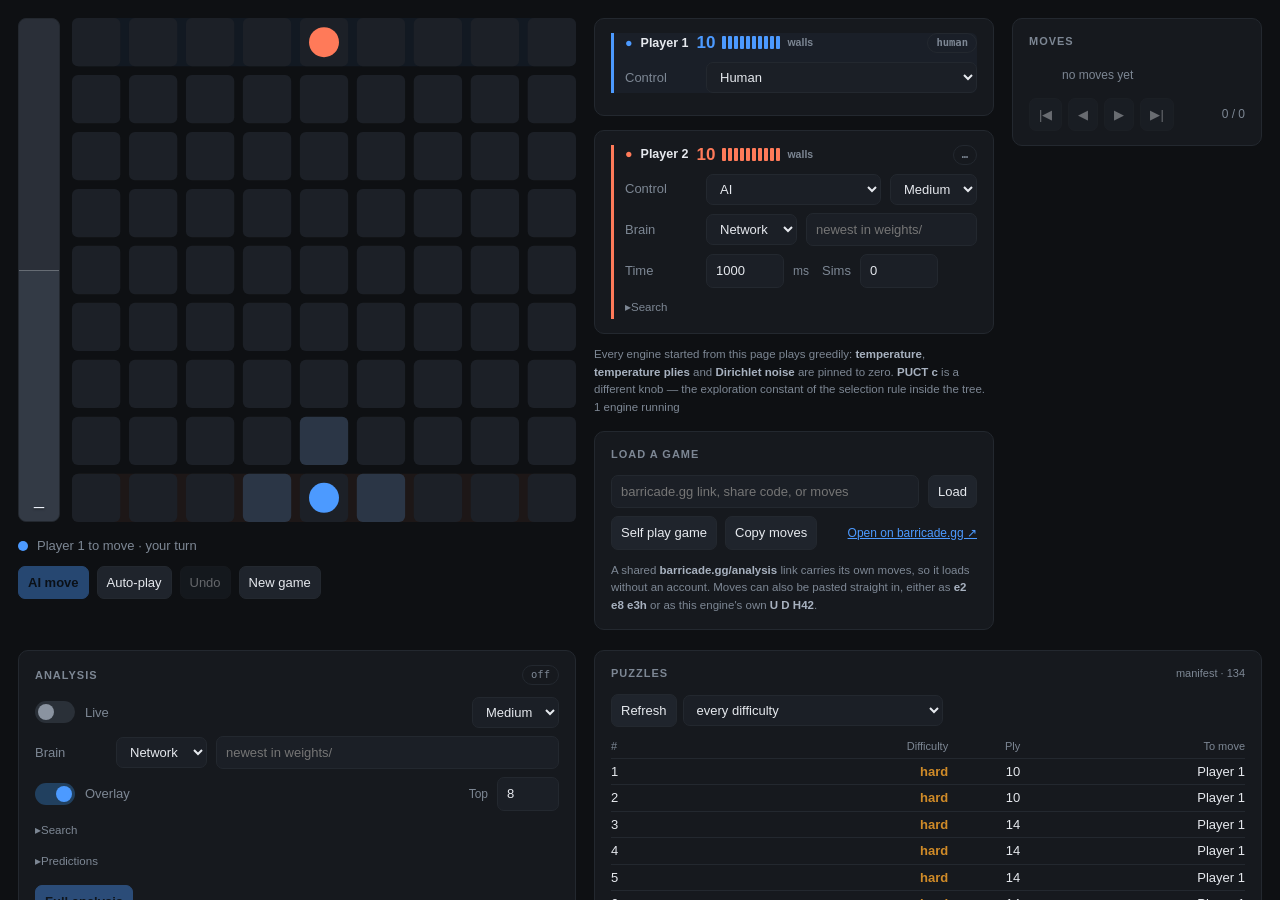
==== daedalus/index.html @ ee3a084c "daedalus: play the policy when the search gets no time, and say when webgpu is missing" ====
<!DOCTYPE html>
<html lang="en">
<head>
<meta charset="utf-8">
<meta name="viewport" content="width=device-width, initial-scale=1">
<title>Daedalus</title>
<link rel="icon" href="data:image/svg+xml,<svg xmlns='http://www.w3.org/2000/svg' viewBox='0 0 16 16'><rect width='16' height='16' rx='3' fill='%230e1013'/><rect x='3' y='3' width='4' height='4' rx='1' fill='%234c9aff'/><rect x='9' y='9' width='4' height='4' rx='1' fill='%23ff7a59'/></svg>">
<style>
  :root {
    --bg: #0e1013; --panel: #16191e; --line: #23282f; --ink: #e6e9ee; --dim: #7d8794;
    --cell: #1c2027; --cell-hi: #2b3646; --wall: #c8973f; --wall-ghost: #c8973f55;
    --p1: #4c9aff; --p2: #ff7a59; --good: #5ac489; --accent: #4c9aff;
    /* The eval bar covers the whole height of the board, so it uses deeper
       versions of the two player colours: the saturated ones shout at that size. */
    --eval1: #2f6db8; --eval2: #a8503a;
    /* the board decides the width of everything under it */
    /* Three limits, whichever bites first.
         62vh   leaves room under it for Analysis and Puzzles, the second row
         760px  stops it becoming silly on a large monitor
         100vw - 620px  keeps the two columns beside it above their minimum
       The last one is what a laptop needs: at 1366px wide the old fixed board
       demanded 814px and the columns 530px more, which is 1344 before any
       padding -- so the grid overflowed and the panels ran into each other. */
    --board: min(56vh, 760px, calc(100vw - 620px));
    /* The board plus the turn line and the buttons under it. The top grid row
       is pinned to exactly this, which is what makes the panels beside the
       board end where the board ends instead of stretching the row to fit
       whatever is in them. */
    --toprow: calc(var(--board) + 96px);
  }
  * { box-sizing: border-box; }
  body {
    margin: 0; background: var(--bg); color: var(--ink);
    font: 13px/1.5 ui-sans-serif, -apple-system, "Segoe UI", Roboto, sans-serif;
    -webkit-font-smoothing: antialiased;
  }

  /* Board and eval bar top left, the two players underneath them, everything
     to do with a whole game down the right hand side. */
  html, body { max-width: 100%; overflow-x: hidden; }
  .app {
    display: grid; gap: 18px; padding: 18px; align-items: start; justify-content: start;
    /* One screen, and nothing on it scrolls the page. The top row is exactly as
       tall as the board, so the panels beside it end where it ends; the row
       under gets whatever is left. Every panel that can overflow scrolls inside
       itself instead, which is why each carries `min-height: 0` -- without it a
       grid item refuses to shrink below its content and pushes the page long
       again. */
    height: 100vh; overflow: hidden;
    grid-template-columns:
      calc(var(--board) + 54px) minmax(300px, 1fr) minmax(180px, 250px);
    grid-template-rows: var(--toprow) minmax(0, 1fr);
    grid-template-areas: "board side moves" "under puzzles puzzles";
  }
  .board-area { grid-area: board; min-width: 0; }
  .under      { grid-area: under;   min-width: 0; min-height: 0; overflow-y: auto;
                margin-top: 14px; }
  .side       { grid-area: side;    min-width: 0; min-height: 0; overflow-y: auto;
                display: flex; flex-direction: column; gap: 14px; }
  /* The card takes the whole column from the start rather than shrinking to
     whatever moves happen to exist, so the panel does not change size under
     the reader as a game is played. The list inside it is what scrolls. */
  .movescol   { grid-area: moves;   min-width: 0; min-height: 0;
                display: flex; flex-direction: column; gap: 14px; }
  .movescol > .card { flex: 1 1 auto; min-height: 0; display: flex; flex-direction: column; }
  .movescol > .card > .moves { flex: 1 1 auto; min-height: 0; overflow-y: auto; }
  .puzzlearea { grid-area: puzzles; min-width: 0; min-height: 0; overflow-y: auto;
                margin-top: 14px; }
  /* Narrow: the far right column has nowhere to go, so it joins the middle one. */
  @media (max-width: 1250px) {
    .app { grid-template-columns: calc(var(--board) + 54px) minmax(300px, 1fr);
           grid-template-areas: "board side" "under puzzles"; }
    .movescol { display: none; }
  }
  /* Phone: one column, the page scrolls, nothing is boxed. */
  @media (max-width: 1080px) {
    .app { height: auto; overflow: visible; grid-template-columns: minmax(0, 1fr);
           grid-template-rows: none;
           grid-template-areas: "board" "side" "moves" "under" "puzzles"; }
    :root { --board: min(92vw, 560px); }
    .side, .movescol, .under, .puzzlearea { overflow: visible; max-height: none; }
    .movescol { display: flex; }
    .moves { max-height: 50vh; }
    /* Nothing may push the page sideways on a phone. The player header is
       nowrap on a desktop so "Player 2" cannot break in half; here there is no
       room for that, so it wraps and the weights chip gives up its line. */
    .slot h3 { flex-wrap: wrap; }
    .slot h3 .chip.brain { margin-left: 0; max-width: 100%; }
    .row { flex-wrap: wrap; }
    .card, .slot { min-width: 0; }
  }

  .board-row { display: flex; gap: 12px; align-items: stretch; }
  svg#board { display: block; width: var(--board); max-width: 100%; height: auto; touch-action: manipulation; }

  /* The eval bar. Player 1 fills from the bottom because that is the end of
     the board player 1 starts on, and the number sits at the leading end. */
  .eval {
    position: relative; flex: 0 0 42px; width: 42px; border-radius: 8px;
    overflow: hidden; background: var(--eval2); border: 1px solid var(--line);
  }
  .eval > i.fill {
    position: absolute; left: 0; right: 0; bottom: 0; height: 50%;
    background: var(--eval1); transition: height .3s ease;
  }
  .eval > i.mid { position: absolute; left: 0; right: 0; top: 50%; height: 1px; background: #ffffff40; }
  .eval > b {
    position: absolute; left: 0; right: 0; text-align: center; font-size: 10.5px;
    font-weight: 700; font-variant-numeric: tabular-nums; letter-spacing: -.02em;
    color: #f2f6ff; text-shadow: 0 1px 2px #00000090; transition: top .3s ease, bottom .3s ease;
  }
  .eval > b.low { bottom: 5px; top: auto; }
  .eval > b.high { top: 5px; bottom: auto; }
  .eval.idle { background: #2a2f38; }
  .eval.idle > i.fill { background: #333a45; }
  .eval.stale { opacity: .72; }

  .card { background: var(--panel); border: 1px solid var(--line); border-radius: 10px; padding: 14px 16px; }
  .card h2 {
    margin: 0 0 12px; font-size: 11px; font-weight: 600; letter-spacing: .09em;
    text-transform: uppercase; color: var(--dim); display: flex; align-items: center; gap: 10px;
  }
  .card h2 .right { margin-left: auto; text-transform: none; letter-spacing: 0; font-weight: 400; }
  .row { display: flex; align-items: center; gap: 9px; margin-bottom: 8px; }
  .row:last-child { margin-bottom: 0; }
  .row label { flex: 0 0 72px; color: var(--dim); }
  .grow { flex: 1 1 auto; min-width: 0; }

  input, select, button {
    font: inherit; color: var(--ink); background: #1b1f26;
    border: 1px solid var(--line); border-radius: 7px; padding: 6px 9px; outline: none;
  }
  input:focus, select:focus { border-color: var(--accent); }
  input[type=number] { width: 78px; }
  button { cursor: pointer; background: #1f242c; transition: background .12s, border-color .12s; }
  button:hover:not(:disabled) { background: #272d37; border-color: #39414d; }
  button:disabled { opacity: .4; cursor: default; }
  button.primary { background: var(--accent); border-color: var(--accent); color: #06121f; font-weight: 600; }
  button.primary:hover:not(:disabled) { background: #66aaff; }
  .buttons { display: flex; gap: 8px; flex-wrap: wrap; }
  .unit { color: var(--dim); font-size: 12px; }
  a { color: var(--accent); }

  /* the analysis slider */
  .switch { display: flex; align-items: center; gap: 10px; cursor: pointer; user-select: none; }
  .switch input { display: none; }
  .track {
    width: 40px; height: 22px; border-radius: 12px; background: #2a3038;
    position: relative; transition: background .18s; flex: 0 0 auto;
  }
  .track::after {
    content: ""; position: absolute; top: 3px; left: 3px; width: 16px; height: 16px;
    border-radius: 50%; background: #8a93a0; transition: transform .18s, background .18s;
  }
  .switch input:checked + .track { background: #21405f; }
  .switch input:checked + .track::after { transform: translateX(18px); background: var(--accent); }

  /* the two players, stacked at the top of the column beside the board */
  .engines { min-width: 0; }
  .engine-cards { display: grid; gap: 14px; align-items: start; grid-template-columns: 1fr; }
  .slot { border-left: 3px solid transparent; padding-left: 11px; }
  .slot.p1 { border-color: var(--p1); }
  .slot.p2 { border-color: var(--p2); }
  .slot.active { background: #1a1f28; border-radius: 0 6px 6px 0; }
  .slot h3 { margin: 0 0 9px; font-size: 12.5px; font-weight: 600; display: flex; gap: 8px;
             align-items: center; flex-wrap: nowrap; min-width: 0; }
  .slot h3 .pname { white-space: nowrap; flex: 0 0 auto; }
  .chip { font-size: 10.5px; color: var(--dim); border: 1px solid var(--line); border-radius: 20px; padding: 1px 8px; }
  .walls { display: inline-flex; align-items: center; gap: 7px; font-size: 10.5px;
           color: var(--dim); flex: 0 0 auto; white-space: nowrap; }
  .walls b { font-size: 17px; line-height: 1; font-variant-numeric: tabular-nums; }
  .walls .pips { display: inline-flex; gap: 2px; }
  .walls .pip { width: 4px; height: 13px; border-radius: 1px; background: var(--line); }
  .slot.p1 .walls b { color: var(--p1); }
  .slot.p2 .walls b { color: var(--p2); }
  .slot.p1 .walls .pip.on { background: var(--p1); }
  .slot.p2 .walls .pip.on { background: var(--p2); }
  .walls.none b { color: var(--dim); }

  /* Player one's chance over the whole game, drawn from the full analysis. */
  /* The harvest keeps appending, so this is bounded the way the move list is:
     eighty puzzles listed in full would be two thousand pixels of page. */
  #puz-listwrap { max-height: min(38vh, 380px); overflow-y: auto; margin-top: 8px; }

  .wingraph { margin-top: 12px; }
  .wingraph svg { display: block; width: 100%; height: 132px; cursor: pointer; }
  .wingraph .gtitle { display: flex; gap: 8px; align-items: baseline;
                      font-size: 11px; color: var(--dim); margin-bottom: 6px; }
  .wingraph .gtitle b { font-size: 12px; color: var(--ink); font-weight: 600; }
  .chip.live { color: var(--good); border-color: #2d4a3b; }
  /* what an engine is really thinking with, which is not the same as what the
     select next to it asks for until the load has actually gone through */
  .chip.brain { margin-left: auto; min-width: 0; overflow: hidden; text-overflow: ellipsis;
               white-space: nowrap; font-family: ui-monospace, SFMono-Regular, Menlo, monospace;
                overflow: hidden; text-overflow: ellipsis; white-space: nowrap; max-width: 60%; }
  .chip.brain.net { color: var(--good); border-color: #2d4a3b; }
  .chip.brain.bad { color: #ff7a59; border-color: #5a2f24; }

  details.more { margin: 8px 0 0; }
  details.more > summary {
    cursor: pointer; color: var(--dim); font-size: 11.5px; list-style: none;
    padding: 3px 0; user-select: none;
  }
  details.more > summary::-webkit-details-marker { display: none; }
  details.more > summary::before { content: "\25B8 "; }
  details.more[open] > summary::before { content: "\25BE "; }
  details.more > summary:hover { color: var(--ink); }
  details.more > div { padding-top: 6px; }

  .note { margin: 12px 0 0; color: var(--dim); font-size: 11.5px; line-height: 1.55; }

  /* The answer to "was I right" is the whole point of the puzzle panel, so it
     is a banner rather than a line of prose. Hidden until a move is tried. */
  .verdict { display: none; margin: 12px 0 0; padding: 14px 16px; border-radius: 10px;
             border: 1px solid; font-size: 17px; font-weight: 700; line-height: 1.35; }
  .verdict.on { display: block; }
  .verdict .mark { font-size: 21px; margin-right: 9px; vertical-align: -1px; }
  .verdict .sub { display: block; margin-top: 7px; font-size: 12.5px;
                  font-weight: 500; opacity: .85; }
  .verdict.right { background: #10301e; border-color: var(--good); color: var(--good); }
  .verdict.wrong { background: #331a17; border-color: #e5604a; color: #ff9683; }
  .verdict.told  { background: var(--cell); border-color: var(--line); color: var(--ink); }
  /* While a puzzle is open the card moves under the board, where the eye
     already is. It is the same node, so nothing about it is rebuilt. */
  .board-area > #puz-card { margin-top: 14px; }
  .note b { color: #a8b2c0; font-weight: 600; }

  /* who is on the clock, said once in words rather than left to a highlight */
  .turn { display: flex; align-items: center; gap: 9px; margin-bottom: 10px; }
  .turn .dot { width: 10px; height: 10px; border-radius: 50%; flex: 0 0 auto; background: var(--dim); }
  .turn .who { color: var(--dim); }
  .turn .who b { color: var(--ink); font-weight: 600; font-family: ui-monospace, SFMono-Regular, Menlo, monospace; }
  .turn.working .who b { color: var(--good); }
  .turn.bad .who b { color: #ff7a59; }
  .controls { margin-top: 14px; max-width: var(--board); }

  .head-row { display: flex; align-items: center; gap: 8px; margin-bottom: 5px; }
  .head-row:last-child { margin-bottom: 0; }
  .head-row > i.sw { flex: 0 0 9px; height: 9px; border-radius: 2px; background: var(--dim); }
  .head-row > span { flex: 0 0 104px; color: var(--dim); font-size: 12px; }
  .head-row > em { flex: 0 0 30px; text-align: right; font-style: normal; color: var(--dim);
                   font-variant-numeric: tabular-nums; font-size: 11.5px; }
  .head-row input[type=range] { flex: 1 1 auto; min-width: 0; }
  .head-row.on > span { color: var(--ink); }
  .head-row.off { opacity: .45; }

  .stats { display: grid; grid-template-columns: 1fr 1fr; gap: 5px 14px; color: var(--dim); }
  .stats b { color: var(--ink); font-weight: 600; float: right; font-variant-numeric: tabular-nums; }

  table { width: 100%; border-collapse: collapse; font-variant-numeric: tabular-nums; }
  th { text-align: right; font-weight: 500; color: var(--dim); font-size: 11px; padding: 3px 0; }
  th:first-child, td:first-child { text-align: left; }
  td { padding: 3px 0; border-top: 1px solid var(--line); text-align: right; }
  tr.pick td { color: var(--good); }
  td.mv { font-family: ui-monospace, SFMono-Regular, Menlo, monospace; cursor: pointer; }
  td.mv:hover { color: var(--accent); }

  .status { color: var(--dim); min-height: 18px; }
  .status.err { color: #ff7a59; }

  /* the move list of the game on the board */
  /* In a column of its own nothing sits under it, so it can be as tall as the
     board beside it without shoving anything down the page. */
  /* The column scrolls, so this does not need its own bound as well. */
  .moves { margin: 0 -4px; }
  .mrow { display: flex; align-items: stretch; gap: 4px; }
  .mrow > .num { flex: 0 0 26px; color: var(--dim); font-size: 11.5px; text-align: right;
                 padding: 3px 0; font-variant-numeric: tabular-nums; }
  /* A flex row, not a float. The annotation used to be floated right, which
     takes it out of the flow entirely: in a narrow column it simply sat on top
     of the move it belonged to. As flex items they push each other instead, and
     the move name is the one that gives. */
  .mvb {
    flex: 1 1 0; min-width: 0; display: flex; align-items: baseline; gap: 4px;
    text-align: left; background: none; border: 1px solid transparent;
    border-radius: 5px; padding: 3px 6px; font-family: ui-monospace, SFMono-Regular, Menlo, monospace;
    font-size: 12px; color: var(--ink); overflow: hidden;
  }
  .mvb > span.mv { min-width: 0; overflow: hidden; text-overflow: ellipsis; white-space: nowrap; }
  .mvb:hover:not(:disabled) { background: #232935; border-color: transparent; }
  .mvb.on { background: #2b3646; border-color: #3d4a5e; }
  .mvb.empty { visibility: hidden; }
  .mvb.start { flex: 1 1 auto; color: var(--dim); font-family: inherit; }
  .mvb > i { font-style: normal; margin-left: auto; flex: 0 0 auto; color: var(--dim);
             font-size: 10.5px; }
  .moves-nav { display: flex; align-items: center; gap: 6px; margin-top: 10px; }
  .moves-nav .unit { margin-left: auto; font-variant-numeric: tabular-nums; }
  .legend { display: flex; align-items: center; gap: 10px; margin-top: 10px; color: var(--dim); font-size: 11px; }
  .legend i { display: inline-block; width: 9px; height: 9px; border-radius: 2px; margin-right: 4px; vertical-align: -1px; }
  .scale { flex: 1 1 auto; height: 6px; border-radius: 3px; min-width: 60px;
           background: linear-gradient(90deg, hsl(140,68%,62%), hsl(70,68%,59%), hsl(0,68%,56%)); }

  .prog { height: 6px; background: #22272f; border-radius: 4px; overflow: hidden; margin: 10px 0 8px; }
  .prog > i { display: block; height: 100%; width: 0; background: var(--accent); transition: width .2s; }
  .sum { color: var(--dim); font-size: 11.5px; line-height: 1.6; }
  .sum b { color: var(--ink); font-weight: 600; font-variant-numeric: tabular-nums; }
  .sum .p1 { color: var(--p1); } .sum .p2 { color: var(--p2); }

  /* only the cells and the wall slots take clicks, everything else is paint */
  .deco { pointer-events: none; }
  .cell { fill: var(--cell); transition: fill .1s; }
  .cell.target { fill: var(--cell-hi); cursor: pointer; }
  .cell.target:hover { fill: #38455a; }
  .hit { fill: transparent; cursor: pointer; }
  .hit:hover { fill: var(--wall-ghost); }
  /* while an engine is working the board only looks inert, the handlers stay put */
  svg.thinking .cell.target { fill: var(--cell); cursor: progress; }
  svg.thinking .cell.target:hover { fill: var(--cell); }
  svg.thinking .hit { cursor: progress; }
  svg.thinking .hit:hover { fill: transparent; }
</style>
</head>
<body>
<div class="app">

  <div class="board-area">
    <div class="board-row">
      <div class="eval idle" id="eval" title="How the search rates the position on the board, for player 1 at the bottom">
        <i class="fill" id="evalfill"></i><i class="mid"></i><b id="evalnum" class="low">&mdash;</b>
      </div>
      <svg id="board" viewBox="0 0 584 584"></svg>
    </div>
    <div class="controls">
      <div class="turn" id="turnline"><i class="dot"></i><span class="who">&mdash;</span></div>
      <div class="buttons">
        <button class="primary" id="btn-play">AI move</button>
        <button id="btn-auto">Auto-play</button>
        <button id="btn-undo" title="At the end of the game this takes the last move back; anywhere else it is one step back through it">Undo</button>
        <button id="btn-new">New game</button>
      </div>
      <div class="status" id="status" style="margin-top:10px"></div>
    </div>
  </div>

  <div class="side">

  <div class="engines">
    <div class="engine-cards">

    <div class="card">
      <div class="slot p1" id="slot1">
        <h3><span style="color:var(--p1)">&#9679;</span> <span class="pname">Player 1</span> <span class="walls" id="chip1"></span>
          <span class="chip brain" id="who1" title="what this player's engine is really thinking with">&mdash;</span></h3>
        <div class="row">
          <label>Control</label>
          <select id="kind1" class="grow"><option value="human">Human</option><option value="ai">AI</option></select>
          <select id="preset1"><option value="low">Low</option><option value="medium" selected>Medium</option><option value="high">High</option><option value="custom">Custom</option></select>
        </div>
        <div class="row ai1"><label>Brain</label>
            <select id="brain1"><option value="net">Network</option><option value="heuristic">Heuristic</option></select>
          <input id="wts1" class="grow" placeholder="newest in weights/"></div>
        <div class="row ai1"><label>Time</label><input id="time1" type="number" min="10" step="50" value="1000"><span class="unit">ms</span>
          <label style="flex:0 0 auto;margin-left:4px">Sims</label><input id="sims1" type="number" min="0" step="500" value="0"></div>
        <details class="more ai1"><summary>Search</summary><div>
          <div class="row"><label>Threads</label><input id="thr1" type="number" min="1" max="64" value="2">
            <label style="flex:0 0 auto;margin-left:4px" title="The exploration constant c of the PUCT rule inside the search tree. It is not the self play temperature: at zero the search would follow its first guess and never look anywhere else.">PUCT c</label>
            <input id="expl1" type="number" min="0.25" max="10" step="0.25" value="2"></div>
          <div class="row"><label>Arena</label><select id="arena1" class="grow"></select></div>
        </div></details>
      </div>
    </div>

    <div class="card">
      <div class="slot p2" id="slot2">
        <h3><span style="color:var(--p2)">&#9679;</span> <span class="pname">Player 2</span> <span class="walls" id="chip2"></span>
          <span class="chip brain" id="who2" title="what this player's engine is really thinking with">&mdash;</span></h3>
        <div class="row">
          <label>Control</label>
          <select id="kind2" class="grow"><option value="human">Human</option><option value="ai" selected>AI</option></select>
          <select id="preset2"><option value="low">Low</option><option value="medium" selected>Medium</option><option value="high">High</option><option value="custom">Custom</option></select>
        </div>
        <div class="row ai2"><label>Brain</label>
          <select id="brain2"><option value="net">Network</option><option value="heuristic">Heuristic</option></select>
          <input id="wts2" class="grow" placeholder="newest in weights/"></div>
        <div class="row ai2"><label>Time</label><input id="time2" type="number" min="10" step="50" value="1000"><span class="unit">ms</span>
          <label style="flex:0 0 auto;margin-left:4px">Sims</label><input id="sims2" type="number" min="0" step="500" value="0"></div>
        <details class="more ai2"><summary>Search</summary><div>
          <div class="row"><label>Threads</label><input id="thr2" type="number" min="1" max="64" value="2">
            <label style="flex:0 0 auto;margin-left:4px" title="The exploration constant c of the PUCT rule inside the search tree. It is not the self play temperature: at zero the search would follow its first guess and never look anywhere else.">PUCT c</label>
            <input id="expl2" type="number" min="0.25" max="10" step="0.25" value="2"></div>
          <div class="row"><label>Arena</label><select id="arena2" class="grow"></select></div>
        </div></details>
      </div>
    </div>

    </div>
    <p class="note">Every engine started from this page
      plays greedily: <b>temperature</b>, <b>temperature plies</b> and <b>Dirichlet noise</b> are
      pinned to zero. <b>PUCT c</b> is a different knob &mdash; the exploration constant of the
      selection rule inside the tree. <span id="engine-count"></span></p>
  </div>

    <div class="card">
      <h2>Load a game <span class="right" id="load-src"></span></h2>
      <div class="row">
        <input id="load-input" class="grow" placeholder="barricade.gg link, share code, or moves">
        <button id="btn-load" style="flex:0 0 auto">Load</button>
      </div>
      <div class="buttons" style="margin-top:8px">
        <button id="btn-train" title="Takes a random game out of the newest self play file under data/ and puts it on the board, replacing the game on it">Self play game</button>
        <button id="btn-train-again" style="display:none">Another one</button>
        <button id="btn-copy" title="Copies the game on the board as moves barricade.gg reads">Copy moves</button>
        <a id="bar-link" href="https://barricade.gg/analysis" target="_blank" rel="noreferrer noopener"
           style="margin-left:auto;align-self:center;font-size:12px">Open on barricade.gg &#8599;</a>
      </div>
      <p class="note">A shared <b>barricade.gg/analysis</b> link carries its own moves, so it
        loads without an account. Moves can also be pasted straight in, either as
        <b>e2 e8 e3h</b> or as this engine's own <b>U D H42</b>.</p>
    </div>

    <div class="card" id="review-card" style="display:none">
      <h2>Self play record <span class="right" id="train-src"></span></h2>
      <div class="stats">
        <div>Result <b id="train-result">&mdash;</b></div>
        <div>Margin <b id="train-margin">&mdash;</b></div>
        <div>Played <b id="train-move">&mdash;</b></div>
        <div>Search value <b id="train-q">&mdash;</b></div>
      </div>
      <table id="train-policy" style="margin-top:12px">
        <thead><tr><th>Self play wanted</th><th>Share of visits</th></tr></thead><tbody></tbody>
      </table>
      <p class="note" id="train-note"></p>
      <div class="buttons" style="margin-top:10px">
        <button id="btn-train-exit">Close record</button>
      </div>
    </div>

  </div>


  <div class="under">

    <div class="card">
        <h2>Analysis <span class="right chip brain" id="chipA" title="what the analysis engine is really thinking with">off</span></h2>
        <div class="row">
          <label class="switch"><input type="checkbox" id="analyse"><span class="track"></span> Live</label>
          <select id="presetA" style="margin-left:auto"><option value="low">Low</option><option value="medium" selected>Medium</option><option value="high">High</option><option value="custom">Custom</option></select>
        </div>
        <div class="row"><label>Brain</label>
          <select id="brainA"><option value="net">Network</option><option value="heurisitc">Heuristic</option></select>
          <input id="wtsA" class="grow" placeholder="newest in weights/"></div>
        <div class="row">
          <label class="switch" style="flex:0 0 auto"><input type="checkbox" id="overlay" checked><span class="track"></span> Overlay</label>
          <span class="unit" style="margin-left:auto">Top</span>
          <input id="topn" type="number" min="1" max="24" value="8" style="width:62px">
        </div>
        <details class="more"><summary>Search</summary><div>
          <div class="row"><label>Threads</label><input id="thrA" type="number" min="1" max="64" value="2">
            <label style="flex:0 0 auto;margin-left:4px" title="The exploration constant c of the PUCT rule inside the search tree. It is not the self play temperature: at zero the search would follow its first guess and never look anywhere else.">PUCT c</label>
            <input id="explA" type="number" min="0.25" max="10" step="0.25" value="2"></div>
          <div class="row"><label>Arena</label><select id="arenaA" class="grow"></select></div>
          <div class="row"><label>Pass</label><input id="sliceA" type="number" min="20" max="2000" step="20" value="120"><span class="unit">ms of search at a time</span></div>
        </div></details>
        <details class="more"><summary>Predictions</summary><div>
          <div id="heads">
            <div class="head-row" data-head="walk_mover" title="How likely the network thinks each square is to be stood on by the player to move before the game ends">
              <i class="sw"></i><span>Mover's squares</span>
              <input id="head-walk_mover" type="range" min="0" max="100" value="0"><em>off</em></div>
            <div class="head-row" data-head="walk_other" title="The same for the player who is not to move">
              <i class="sw"></i><span>Rival's squares</span>
              <input id="head-walk_other" type="range" min="0" max="100" value="0"><em>off</em></div>
            <div class="head-row" data-head="wall_h" title="Where the network expects a horizontal wall to be standing when the game ends">
              <i class="sw"></i><span>Walls, flat</span>
              <input id="head-wall_h" type="range" min="0" max="100" value="0"><em>off</em></div>
            <div class="head-row" data-head="wall_v" title="Where the network expects a vertical wall to be standing when the game ends">
              <i class="sw"></i><span>Walls, upright</span>
              <input id="head-wall_v" type="range" min="0" max="100" value="0"><em>off</em></div>
          </div>
          <div class="row" style="margin-top:6px"><label>Margin</label><span id="headNote" class="unit">&mdash;</span></div>
        </div></details>
        <div class="row" style="margin-top:12px">
          <button class="primary" id="btn-full" style="flex:0 0 auto">Full analysis</button>
          <button id="btn-full-stop" style="flex:0 0 auto;display:none">Stop</button>
          <span class="unit" id="full-state" style="margin-left:auto;text-align:right"></span>
        </div>
        <div class="prog" id="full-prog" style="display:none"><i id="full-bar"></i></div>
        <div id="wingraph" class="wingraph" style="display:none"></div>
        <div class="sum" id="full-summary"></div>
        <p class="note">The whole game, one pass a position on this same engine and these same
          settings, and then every move scored by what it lost against the one before it. A pass
          is <b>Pass</b> milliseconds long, or shorter if the arena fills first.</p>
      </div>

  </div>

  <div class="movescol">

  <div class="card">
        <h2>Moves <span class="right" id="moves-count"></span></h2>
        <div class="moves" id="movelist"></div>
        <div class="moves-nav">
          <button id="nav-first" title="back to the opening">&#124;&#9664;</button>
          <button id="nav-prev" title="one ply back (left arrow)">&#9664;</button>
          <button id="nav-next" title="one ply on (right arrow)">&#9654;</button>
          <button id="nav-last" title="to the end of the game">&#9654;&#124;</button>
          <span class="unit" id="nav-ply">0 / 0</span>
        </div>
        <div class="legend" id="legend" style="display:none">
          <span><i style="background:var(--accent)"></i>engine's move</span>
          <span class="scale"></span>
          <span>lost value</span>
        </div>
      </div>

  </div>

  <div class="puzzlearea">

  <div class="card" id="puz-card">
          <h2>Puzzles <span class="right" id="puz-src"></span></h2>
    
          <div id="puz-empty" class="note" style="margin-top:8px">
            Positions where exactly one move wins and every other move loses, that a
            search with no network in it cannot find. Written by
            <b>train/puzzles.py</b> as it plays. None found yet.
            <button id="btn-puz-retry-load" style="margin-left:6px">Check again</button>
          </div>
    
          <div id="puz-index" style="display:none;margin-top:10px">
            <div class="row" style="gap:6px;flex-wrap:wrap">
              <button id="btn-puz-load" style="flex:0 0 auto" title="Read the file again: a harvest that is still running keeps adding to it">Refresh</button>
              <select id="puz-filter" style="flex:0 1 260px">
                <option value="">every difficulty</option>
                <option value="medium">medium &mdash; titanium finds it</option>
                <option value="hard">hard &mdash; titanium does not</option>
                <option value="insane">insane &mdash; nor does claustrophobia</option>
              </select>
            </div>
            <div id="puz-listwrap">
              <table id="puz-list">
                <thead><tr><th>#</th><th>Difficulty</th><th>Ply</th><th>To move</th></tr></thead>
                <tbody></tbody>
              </table>
            </div>
          </div>
    
          <div id="puz-live" style="display:none;margin-top:12px">
            <div class="stats" style="margin-bottom:10px">
              <div>Puzzle <b id="puz-n">&mdash;</b></div>
              <div>Difficulty <b id="puz-diff">&mdash;</b></div>
              <div>To move <b id="puz-side">&mdash;</b></div>
              <div>Wins <b id="puz-k">&mdash;</b></div>
            </div>
            <p class="note" id="puz-ask"></p>
            <div id="puz-verdict" class="verdict"></div>
            <div class="buttons" style="margin-top:10px">
              <button class="primary" id="btn-puz-playout" title="Hands the other side to the engine, so the position can be played out rather than only answered">Play it out</button>
              <button id="btn-puz-show">Show the answer</button>
              <button id="btn-puz-retry">Try again</button>
              <button id="btn-puz-next">Next</button>
              <button id="btn-puz-exit">Close</button>
            </div>
            <p class="note" id="puz-provenance"></p>
          </div>
        </div>

  </div>
</div>

<script src="net.js"></script>
<script src="app.js"></script>
<script>
"use strict";
const C = 56, G = 10, STEP = C + G, SIZE = 9 * C + 8 * G;
const $ = id => document.getElementById(id);
const svg = $("board");
const NS = "http://www.w3.org/2000/svg";
const SUP = location.origin;           // holds the board and starts the engines

// x grows right, y grows up, so row 0 sits at the bottom like player 1's home
const sx = x => x * STEP;
const sy = y => (8 - y) * STEP;

// One engine per AI player, plus one for analysis when it is switched on.
// describe is what that engine answers when asked what it is thinking with,
// which is the only trustworthy answer: the select below it is a request.
const roles = { p1: null, p2: null, an: null };
// What the one browser session was last told to think with. See pushBrain.
let sessionBrain = null;   // { id, url, applied, describe, weights }

let state = null, snap = null, busy = false, auto = false, pollTimer = null, tickTimer = null;

// The game on the board, held here rather than only in the engines, because the
// move list, the review and the full analysis all need the whole game while the
// engines are only ever set to the position the cursor is on.
//   moves   the action index of each move, which is what the engines are sent
//   labels  the engine's own name for it, U D H42, used to compare with a search
//   names   the same move in the notation barricade.gg and the openings file use
//   cursor  how many of those moves are on the board right now
let game = { moves: [], labels: [], names: [], cursor: 0 };
// Extras that only a self play record has: the outcome it was trained against
// and the search that produced each move. Null for every other kind of game.
let review = null;
// A finished or half finished pass over the whole game.
//   moves   the game it was computed for, so a game that has moved on is not
//           painted with colours belonging to a different one
//   evals   value of the position before ply i, for the player to move there
//   best    what the engine would have played there
//   upto    how many positions have been done
let full = null;
let fullRunning = false, fullStop = false;

// Busy is only ever a look. Nothing that decides whether a click is possible
// reads it at draw time, so a redraw that never happens cannot freeze the board.
function setBusy(value) {
  busy = value;
  svg.classList.toggle("thinking", value);
}

// Two arenas of 28 bytes a node, so a node costs 56 bytes of resident memory.
// The big sizes take a noticeable moment to allocate and touch every page.
const ARENAS = [
  [131072, "128k · 7 MB"], [262144, "256k · 14 MB"], [524288, "512k · 28 MB"],
  [1048576, "1M · 56 MB"], [2097152, "2M · 112 MB"], [4194304, "4M · 224 MB"],
  [8388608, "8M · 448 MB"], [16777216, "16M · 0.9 GB"], [33554432, "32M · 1.8 GB"],
  [67108864, "64M · 3.6 GB"], [134217728, "128M · 7.2 GB"], [268435456, "256M · 15 GB"],
];
const PRESETS = {
  low:    { time: 250,  sims: 0, threads: 1, arena: 262144,  slice: 100, exploration: 2 },
  medium: { time: 1000, sims: 0, threads: 2, arena: 1048576, slice: 120, exploration: 2 },
  high:   { time: 4000, sims: 0, threads: 4, arena: 4194304, slice: 200, exploration: 2 },
};

for (const id of ["arena1", "arena2", "arenaA"]) {
  const select = $(id);
  for (const [value, text] of ARENAS) {
    const option = document.createElement("option");
    option.value = value; option.textContent = text;
    if (value === PRESETS.medium.arena) option.selected = true;
    select.appendChild(option);
  }
}

const settings = slot => ({
  time: +$("time" + slot).value, sims: +$("sims" + slot).value,
  threads: +$("thr" + slot).value, arena: +$("arena" + slot).value,
  exploration: +$("expl" + slot).value,
});
const analysisSettings = () => ({ threads: +$("thrA").value, arena: +$("arenaA").value,
  slice: +$("sliceA").value, exploration: +$("explA").value });
const kind = slot => $("kind" + slot).value;
const over = () => state && state.outcome !== null && state.outcome !== undefined;
const roleOf = side => (side === 1 ? "p1" : "p2");
// The analysis engine answers for the position it is searching. After a move
// the next poll still carries the old one, so check before drawing it.
const freshSnap = () => !!(snap && snap.moves && snap.moves.length && state && snap.plies === state.plies);

// The wall count, as a figure plus one pip per wall still in hand. Ten pips
// read as a quantity at a glance in a way that the numeral alone does not,
// which is the whole reason this is not just text.
const WALLS_EACH = 10;
function paintWalls(box, left) {
  const n = Math.max(0, Math.min(WALLS_EACH, left | 0));
  let pips = "";
  for (let i = 0; i < WALLS_EACH; i++) pips += '<i class="pip' + (i < n ? " on" : "") + '"></i>';
  box.className = "walls" + (n === 0 ? " none" : "");
  box.innerHTML = "<b>" + n + '</b><span class="pips">' + pips + "</span>"
    + (n === 1 ? "wall" : "walls");
  box.title = n + (n === 1 ? " wall" : " walls") + " still in hand";
}

function say(text, bad) {
  $("status").textContent = text || "";
  $("status").className = "status" + (bad ? " err" : "");
}

async function post(url, path, body) {
  let res;
  try {
    res = await fetch(url + path, { method: "POST", body: body === undefined ? "" : body });
  } catch (e) {
    const err = new Error("cannot reach " + url);
    err.transport = true;      // the process is gone, not the command refused
    throw err;
  }
  if (!res.ok) {
    const err = new Error(url + " returned " + res.status);
    err.transport = true;
    throw err;
  }
  const data = await res.json();
  if (data.ok === false) throw new Error(data.error || "command failed");
  return data;
}
// The engine, wherever it is. `web/app.js` sets DAEDALUS_WASM when the module
// is on the page; without it this is the socket server, which is what the
// development build serves. Nothing else on the page knows the difference.
const WASM = () => window.DAEDALUS_WASM || null;
function wasmAnswer(reply) {
  if (reply && reply.ok === false) throw new Error(reply.error || "command failed");
  return reply;
}
const sup = cmd => {
  const web = WASM();
  if (!web) return post(SUP, "/cmd", cmd);
  // A move played by the network cannot be one call: the card is reached
  // through promises and the search has to stop in the middle to wait for it.
  // The answer is the same object `genmove` and `hint` return, so nothing above
  // here knows which of the two paths a move came out of.
  const word = cmd.trim().split(/\s+/)[0];
  // `genmove` SEARCHES BUT DOES NOT PLAY here, and that is not a detail.
  //
  // Served, the page drives four engines: one a side, one for analysis, and the
  // supervisor that holds the real game. `genmove` plays the move in the engine
  // that found it, and the broadcast afterwards plays it in the other three --
  // `except` keeps it from reaching the first one twice.
  //
  // In the browser all four are the SAME session, so `except` has nothing to
  // exclude: the move would be played by `genmove` and then again by the
  // broadcast, two plies for one move. That is the engine moving twice in a row
  // and then calling the page's next move illegal, because the board it holds
  // has run ahead of the one on screen.
  //
  // So the search stops short of playing and the broadcast does it once.
  if (word === "genmove") {
    if (web.usingNet()) {
      return web.searchMove(false, 0, netProgress).then(answer => {
        const note = netBackendNote();
        if (note && /NO WEBGPU/.test(note)) say(note, true);
        return wasmAnswer(answer);
      });
    }
    return Promise.resolve().then(() => wasmAnswer(web.cmd("hint")));
  }
  if (word === "hint" && web.usingNet()) {
    return web.searchMove(false, 0, netProgress).then(wasmAnswer);
  }
  // Same reason: the overlay's heads are on the card too.
  if (word === "heads" && web.usingNet()) {
    return web.headsNow().then(wasmAnswer);
  }
  return Promise.resolve().then(() => wasmAnswer(web.cmd(cmd)));
};

// The weight file is ninety odd megabytes and only fetched when a network is
// first asked for, so the wait is explained while it happens.
// Once the network is up, say what is actually running it. A card and a cpu
// fallback are not the same player at any time budget worth using.
function netBackendNote() {
  const web = WASM();
  if (!web || !web.netReady()) return "";
  return web.netStatus() || "";
}

function netProgress(seen, total) {
  const mb = n => (n / 1e6).toFixed(0);
  say(total ? "fetching the network… " + mb(seen) + " of " + mb(total) + " MB"
            : "fetching the network… " + mb(seen) + " MB");
}
// An engine that stops answering is forgotten, so the next attempt starts a
// fresh one instead of hammering a dead port.
async function engCmd(role, cmd) {
  if (WASM()) return sup(cmd);          // one session answers for every seat
  const engine = roles[role];
  if (!engine) throw new Error("no engine for " + role);
  try {
    return await post(engine.url, "/cmd", cmd);
  } catch (e) {
    if (!e.transport) throw e;
    roles[role] = null;
    post(SUP, "/kill", String(engine.id)).catch(() => {});
    renderPanel();
    throw new Error("the engine for " + role + " stopped responding");
  }
}

// ---------------------------------------------------------------- engines

async function ensureEngine(role) {
  if (roles[role]) return roles[role];
  // Nothing to start: the session is already here, and the three seats are
  // three views of it. Recorded so the panel can report what it is thinking
  // with, exactly as it does for a process.
  if (WASM()) {
    // The same steps as a spawned engine gets, and for the same reason: without
    // pushBrain the session keeps the heuristic it started with, and every move
    // this seat makes would be played by that -- quickly, and badly -- while the
    // select above claimed a network. Skipping applySettings left it on the
    // built-in time and arena as well.
    roles[role] = { id: 0, url: "wasm", applied: {}, describe: "", weights: "" };
    await syncEngine(role);
    await pushBrain(role);
    await applySettings(role, true);
    await readEngine(role);
    renderPanel();
    return roles[role];
  }
  const info = await post(SUP, "/spawn");
  roles[role] = { id: info.id, url: info.url, applied: {}, describe: "", weights: "" };
  await syncEngine(role);
  await pushBrain(role);
  await applySettings(role, true);
  await readEngine(role);
  renderPanel();
  return roles[role];
}

// What that engine says it is thinking with, asked of the engine itself. The
// selects on this page are requests: a snapshot that will not load leaves the
// engine on the heuristic, and nothing on the page would show it otherwise.
async function readEngine(role) {
  const engine = roles[role];
  if (!engine) return;
  try {
    const answer = await post(engine.url, "/cmd", "state");
    engine.describe = answer.brain || "";
    engine.weights = answer.weights || "";
  } catch (problem) {
    engine.describe = "";
  }
  renderPanel();
}

async function stopEngine(role) {
  // There is one instance and it is not going anywhere; forgetting the role is
  // the whole of it.
  if (WASM()) { roles[role] = null; renderPanel(); return; }
  const engine = roles[role];
  if (!engine) return;
  roles[role] = null;
  try { await post(SUP, "/kill", String(engine.id)); } catch (e) { /* already gone */ }
  renderPanel();
}

// Replays the game as far as the cursor into a freshly started engine, so every
// instance is looking at the position that is on the board.
async function syncEngine(role) {
  await engCmd(role, "moves " + game.moves.slice(0, game.cursor).join(" "));
}

// The brain is a command rather than a setting, because switching it rebuilds
// the engine around a new evaluator.
async function pushBrain(role) {
    const engine = roles[role];
    if (!engine) return;
    const which = role === "an" ? "A" : (role === "p1" ? "1" : "2");
    const kind = $("brain" + which).value;
    const file = $("wts" + which).value.trim();
    const wanted = kind === "net" ? "brain net " + file : "brain heuristic";
    // Served, each seat has an engine of its own and remembers its own brain.
    // In the browser the three seats are one session, which can only think with
    // one thing at a time -- so what matters is what the SESSION was last told,
    // not what this seat believes. Comparing per seat would skip the command
    // and leave the other seat's brain in place.
    if ((WASM() ? sessionBrain : engine.brain) === wanted) return;
    engine.describe = "";
    renderPanel();
    try {
      await engCmd(role, wanted);
    } catch (problem) {
      // The engine kept the evaluator it had. Say which one that is rather
      // than leaving the select claiming a network that never loaded.
      await readEngine(role);
      throw problem;
    }
    engine.brain = wanted;
    if (WASM()) sessionBrain = wanted;
    engine.applied = {};          // the rebuild forgets the search settings
    await applySettings(role, true);
    await readEngine(role);
    if (role === "an" && $("analyse").checked) await engCmd("an", "analyze on");
}

// Only sends what actually changed. Arena is the one that matters: it rebuilds
// the engine and throws the tree away, so it must not go out before every move.
// GREEDY is the part that is never offered as a control. Temperature and the
// Dirichlet noise on the root are how self play varies its games; a game being
// played or analysed here wants the engine's best move, not a sample from its
// visit counts, so all three go out as zero and stay there. The exploration
// constant is a different thing entirely and is left on the page.
const GREEDY = { temperature: 0, temp_plies: 0, dirichlet: 0 };

async function applySettings(role, force) {
  const engine = roles[role];
  if (!engine) return;
  const want = role === "an"
    ? Object.assign({ time_ms: 60000, sims: 0 }, GREEDY, {
        threads: analysisSettings().threads, exploration: analysisSettings().exploration,
        arena: analysisSettings().arena, slice_ms: analysisSettings().slice })
    : (s => Object.assign({ time_ms: Math.max(10, s.time), sims: Math.max(0, s.sims),
                            threads: Math.max(1, s.threads), exploration: s.exploration,
                            arena: s.arena }, GREEDY))(settings(role === "p1" ? 1 : 2));
  let rebuilt = false;
  for (const key in want) {
    if (!force && engine.applied[key] === want[key]) continue;
    await engCmd(role, "set " + key + " " + want[key]);
    engine.applied[key] = want[key];
    rebuilt = rebuilt || key === "arena";
  }
  // A new arena means a new engine around a freshly loaded evaluator, so what
  // it is thinking with has to be asked again. The position survives it.
  if (rebuilt) await readEngine(role);
}

function liveEngines() {
  return Object.keys(roles).filter(r => roles[r]).map(r => roles[r].url);
}

async function broadcast(cmd, except) {
  await sup(cmd);                       // the supervisor holds the real game
  // In the browser that WAS every engine: one session, already told.
  if (WASM()) return;
  for (const role of ["p1", "p2", "an"]) {
    if (roles[role] && roles[role].url !== except) await engCmd(role, cmd);
  }
}

// Whatever went wrong, the supervisor knows the position, so replay the game as
// far as the cursor into every engine rather than working out who missed what.
async function resyncAll() {
  try { state = await sup("state"); } catch (e) { return; }
  for (const role of ["p1", "p2", "an"]) {
    if (!roles[role]) continue;
    try {
      await syncEngine(role);
      if (role === "an" && $("analyse").checked) await engCmd("an", "analyze on");
    } catch (e) { /* engCmd has already dropped it */ }
  }
  redraw();
}

// ---------------------------------------------------------------- board

const wallAt = (mask, wx, wy) => ((BigInt("0x" + mask) >> BigInt(wx + 8 * wy)) & 1n) === 1n;
const DIRS = { U: 9, D: -9, L: -1, R: 1 };

function destination(label, from, other) {
  if (label[0] === "H" || label[0] === "V") return null;
  if (label.length === 1) {
    let to = from + DIRS[label];
    if (to === other) to += DIRS[label];
    return to;
  }
  return from + DIRS[label[0]] + DIRS[label[1]];
}

// The move under the name the rest of the world uses: a pawn move is the square
// it lands on, a wall is the square south west of it plus h or v. The same
// convention src/openings.rs writes and barricade.gg shares its games in. A
// pawn move has to be named from the board rather than from the direction,
// which is what makes a jump come out right.
function nameOf(label, at) {
  if (label[0] === "H" || label[0] === "V") {
    return String.fromCharCode(97 + +label[1]) + (+label[2] + 1) + label[0].toLowerCase();
  }
  const me = at.to_move === 1 ? at.pos[0] : at.pos[1];
  const other = at.to_move === 1 ? at.pos[1] : at.pos[0];
  const cell = destination(label, me, other);
  return String.fromCharCode(97 + (cell % 9)) + (Math.floor(cell / 9) + 1);
}

function el(tag, attrs) {
  const node = document.createElementNS(NS, tag);
  for (const k in attrs) node.setAttribute(k, attrs[k]);
  return node;
}
// Anything that is not a click target is painted with .deco, otherwise it sits
// on top of the cells and swallows the click meant for the square underneath.
function deco(tag, attrs) {
  attrs.class = attrs.class ? attrs.class + " deco" : "deco";
  return el(tag, attrs);
}

function render() {
  svg.textContent = "";
  if (!state) return;
  const me = state.to_move === 1 ? state.pos[0] : state.pos[1];
  const other = state.to_move === 1 ? state.pos[1] : state.pos[0];
  const myTurn = kind(state.to_move) === "human" && !over();

  const targets = new Map(), walls = new Map();
  for (const m of state.legal || []) {
    if (m.label[0] === "H" || m.label[0] === "V") walls.set(m.label, m.i);
    else targets.set(destination(m.label, me, other), m.i);
  }

  svg.appendChild(deco("rect", { x: 0, y: sy(8), width: SIZE, height: C, rx: 8, fill: "#4c9aff10" }));
  svg.appendChild(deco("rect", { x: 0, y: sy(0), width: SIZE, height: C, rx: 8, fill: "#ff7a5910" }));

  for (let y = 0; y < 9; y++) for (let x = 0; x < 9; x++) {
    const cell = x + 9 * y;
    const hit = myTurn && targets.has(cell);
    const rect = el("rect", { x: sx(x), y: sy(y), width: C, height: C, rx: 7, class: "cell" + (hit ? " target" : "") });
    // Checked here rather than above: if a redraw is ever missed the square is
    // still live, and a click during a search is simply ignored.
    if (hit) rect.onclick = () => { if (!busy) play(targets.get(cell)); };
    svg.appendChild(rect);
  }

  for (let wy = 0; wy < 8; wy++) for (let wx = 0; wx < 8; wx++) {
    if (wallAt(state.h, wx, wy))
      svg.appendChild(deco("rect", { x: sx(wx), y: sy(wy + 1) + C, width: 2 * C + G, height: G, rx: 4, fill: "var(--wall)" }));
    if (wallAt(state.v, wx, wy))
      svg.appendChild(deco("rect", { x: sx(wx) + C, y: sy(wy + 1), width: G, height: 2 * C + G, rx: 4, fill: "var(--wall)" }));
  }

  if (freshHeads() && headsWanted()) renderHeads();
  if ($("overlay").checked && freshSnap()) renderOverlay(me, other);

  const pawn = (cell, colour) => {
    const x = cell % 9, y = (cell - x) / 9;
    svg.appendChild(deco("circle", { cx: sx(x) + C / 2, cy: sy(y) + C / 2, r: C * 0.31, fill: colour }));
  };
  pawn(state.pos[0], "var(--p1)");
  pawn(state.pos[1], "var(--p2)");
  renderNext(me, other);

  if (myTurn) for (let wy = 0; wy < 8; wy++) for (let wx = 0; wx < 8; wx++) {
    for (const orientation of ["H", "V"]) {
      const id = walls.get(orientation + wx + wy);
      if (id === undefined) continue;
      const box = orientation === "H"
        ? { x: sx(wx), y: sy(wy + 1) + C, width: 2 * C + G, height: G }
        : { x: sx(wx) + C, y: sy(wy + 1), width: G, height: 2 * C + G };
      const hit = el("rect", Object.assign({ rx: 4, class: "hit" }, box));
      hit.onclick = () => { if (!busy) play(id); };
      svg.appendChild(hit);
    }
  }
}

// The move the loaded game goes on with from here, outlined rather than filled
// so the prediction layers underneath stay readable. Nothing to draw once the
// cursor has reached the end of the game.
function renderNext(me, other) {
  const played = game.labels[game.cursor];
  if (!played) return;
  const ring = { fill: "none", stroke: "var(--good)", "stroke-width": 2.5 };
  if (played[0] === "H" || played[0] === "V") {
    const wx = +played[1], wy = +played[2];
    const box = played[0] === "H"
      ? { x: sx(wx), y: sy(wy + 1) + C, width: 2 * C + G, height: G }
      : { x: sx(wx) + C, y: sy(wy + 1), width: G, height: 2 * C + G };
    svg.appendChild(deco("rect", Object.assign({ rx: 4 }, box, ring)));
  } else {
    const cell = destination(played, me, other);
    const x = cell % 9, y = (cell - x) / 9;
    svg.appendChild(deco("circle", Object.assign(
      { cx: sx(x) + C / 2, cy: sy(y) + C / 2, r: C * 0.4 }, ring)));
  }
}

function renderOverlay(me, other) {
  const top = snap.moves.slice(0, Math.max(1, +$("topn").value));
  const most = Math.max.apply(null, top.map(m => m.visits).concat([1]));
  const total = snap.visits || 1;
  top.forEach((m, rank) => {
    const alpha = 0.14 + 0.5 * (m.visits / most);
    const tint = m.value > 0.15 ? "90,196,137" : m.value < -0.15 ? "255,122,89" : "160,170,185";
    if (m.label[0] === "H" || m.label[0] === "V") {
      const wx = +m.label[1], wy = +m.label[2];
      const box = m.label[0] === "H"
        ? { x: sx(wx), y: sy(wy + 1) + C, width: 2 * C + G, height: G }
        : { x: sx(wx) + C, y: sy(wy + 1), width: G, height: 2 * C + G };
      svg.appendChild(deco("rect", Object.assign({ rx: 4, fill: "rgba(" + tint + "," + alpha + ")" }, box)));
    } else {
      const cell = destination(m.label, me, other);
      const x = cell % 9, y = (cell - x) / 9;
      svg.appendChild(deco("circle", { cx: sx(x) + C / 2, cy: sy(y) + C / 2, r: C * 0.42,
        fill: "rgba(" + tint + "," + alpha + ")" }));
      if (rank < 4) {
        const text = deco("text", { x: sx(x) + C / 2, y: sy(y) + C / 2 + 4, "text-anchor": "middle",
          "font-size": 13, fill: "#e6e9ee", "font-weight": 600 });
        text.textContent = Math.round(100 * m.visits / total) + "%";
        svg.appendChild(text);
      }
    }
  });
}

// ---------------------------------------------------------------- the game

const movesTo = n => game.moves.slice(0, n).join(" ");

function truncate(n) {
  game.moves.length = n; game.labels.length = n; game.names.length = n;
}

// A self play record describes one exact game. The moment the board holds a
// different one the record is no longer about it, so it goes rather than point
// at the wrong ply.
function dropReview(why) {
  if (!review) return;
  review = null;
  if (why) say(why);
}

// Puts the engines and the supervisor on the position the cursor is on. Every
// step through a game goes through here, so there is one answer to what the
// engines are looking at.
async function syncCursor() {
  snap = null;
  heads = null;
  headsPly = -1;
  await broadcast("moves " + movesTo(game.cursor));
  await refresh();
  if (roles.an && $("analyse").checked) await engCmd("an", "analyze on");
}

async function gotoPly(ply) {
  const want = Math.max(0, Math.min(game.moves.length, ply));
  if (want === game.cursor && state && state.plies === want) return;
  game.cursor = want;
  await syncCursor();
}

const step = ply => withBusy(() => gotoPly(ply));

// Names a move the way the token asks for it: the action index the engine uses,
// the engine's own label, or the algebraic name barricade.gg and the openings
// file are written in. Matched against the legal moves rather than parsed, so
// it cannot invent a move the rules do not allow and needs no special case for
// a jump or a sidestep.
function resolve(token, at) {
  const want = String(token).trim();
  if (!want) return null;
  const index = /^\d+$/.test(want) ? +want : -1;
  const label = want.toUpperCase();
  const name = normalName(want);
  let found = null;
  for (const m of at.legal || []) {
    if (m.i === index || m.label === label || nameOf(m.label, at) === name) {
      if (!found) found = m;
    }
  }
  return found;
}

// h and v are written either side of the square by different tools. One order
// is picked here so the rest of the page only ever sees the one in openings.rs.
function normalName(token) {
  const t = token.trim().toLowerCase();
  return /^[hv][a-i][1-8]$/.test(t) ? t[1] + t[2] + t[0] : t;
}

// Move numbers and separators are what a game copied out of somewhere else
// carries along with it.
function splitMoves(text) {
  return String(text).split(/[\s,;]+/)
    .filter(t => t && !/^\d+[.)]+$/.test(t))       // 1. and 12) number the moves
    .map(t => t.replace(/[.)]+$/, ""))
    .filter(t => t.length > 0);
}

// Replays a list of moves through the supervisor one at a time. Naming a move
// needs the position it is played from and resolving a name needs the legal
// moves there, so both are read off the board as it goes rather than worked out
// from the notation. On the way out the supervisor is left holding the game.
async function walkGame(tokens) {
  await sup("newgame");
  let at = await sup("state");
  const built = { moves: [], labels: [], names: [], cursor: 0 };
  for (const token of tokens) {
    const found = resolve(token, at);
    if (!found) {
      throw new Error("cannot play " + token + " at ply " + (built.moves.length + 1));
    }
    built.names.push(nameOf(found.label, at));
    built.labels.push(found.label);
    built.moves.push(found.i);
    at = await sup("play " + found.i);
  }
  built.cursor = built.moves.length;
  return { built, at };
}

// Puts a game on the board, wherever it came from.
async function loadGame(tokens, source, startAt) {
  const saved = movesTo(game.cursor);
  let built;
  try {
    built = (await walkGame(tokens)).built;
  } catch (problem) {
    // Half of somebody else's game is worse than none of it, so the position
    // the page was on goes back before the failure is reported.
    try { await broadcast("moves " + saved); } catch (e) { /* resyncAll follows */ }
    throw problem;
  }
  dropReview();
  full = null;
  game = built;
  if (startAt !== undefined) game.cursor = Math.max(0, Math.min(built.moves.length, startAt));
  $("load-src").textContent = source || "";
  await syncCursor();
}

// The board moved under us: another client, a script, or a command that only
// half went out. A supervisor that is holding the opening of the game we have
// is only a cursor that moved; anything else is a game we do not know.
async function reconcile(fresh) {
  const history = fresh.history || [];
  const known = history.length <= game.moves.length
    && history.every((mv, i) => mv === game.moves[i]);
  if (known) {
    game.cursor = history.length;
    return false;
  }
  const { built } = await walkGame(history.map(String));
  dropReview();
  full = null;
  game = built;
  $("load-src").textContent = "";
  return true;
}

function parseLoad(text) {
  const raw = String(text).trim();
  if (!raw) return { error: "paste a barricade.gg link, a share code or a list of moves" };
  if (/^https?:\/\//i.test(raw) || /^(www\.)?barricade\.gg/i.test(raw)) {
    let url;
    try { url = new URL(/^https?:\/\//i.test(raw) ? raw : "https://" + raw); }
    catch (e) { return { error: "that is not a link this page can read" }; }
    const moves = url.searchParams.get("moves");
    const code = url.searchParams.get("game");
    if (moves) {
      // barricade.gg compresses the list when it is handed over in one piece.
      if (moves.indexOf(",") < 0 && moves.length > 4) {
        return { error: "that link carries its moves compressed. Open it on barricade.gg, copy the moves and paste those instead." };
      }
      return { tokens: splitMoves(moves) };
    }
    if (code) return { code: code };
    return { error: "that link carries no game" };
  }
  const tokens = splitMoves(raw);
  if (!tokens.length) return { error: "nothing in there looks like a move" };
  // A share code is one word that is not a move.
  if (tokens.length === 1 && !/^([a-i][1-9]|[a-i][1-8][hv]|[hv][a-i][1-8]|[udlr]{1,2}|[hv][0-7][0-7]|\d+)$/i.test(tokens[0])) {
    return { code: tokens[0] };
  }
  return { tokens: tokens };
}

// The share code of a finished game is enough to read it back, and the answer
// is served with the header a browser needs to accept it from here.
async function fetchBarricade(code) {
  const stop = new AbortController();
  const timer = setTimeout(() => stop.abort(), 9000);
  let res;
  try {
    res = await fetch("https://api.barricade.gg/games/" + encodeURIComponent(code),
                      { signal: stop.signal, cache: "no-store" });
  } catch (problem) {
    throw new Error("barricade.gg could not be reached from this page");
  } finally {
    clearTimeout(timer);
  }
  if (res.status === 404) throw new Error("barricade.gg has no game " + code);
  if (!res.ok) throw new Error("barricade.gg answered " + res.status);
  const data = await res.json();
  const csv = typeof data.historyCsv === "string" ? data.historyCsv : "";
  if (!csv.trim()) throw new Error("that game has no moves recorded");
  const who = [data.player1Username, data.player2Username].filter(Boolean).join(" v ");
  return { tokens: splitMoves(csv), source: who ? code + " · " + who : code };
}

async function loadTyped() {
  if (busy) return;
  const asked = parseLoad($("load-input").value);
  if (asked.error) { say(asked.error, true); return; }
  await withBusy(async () => {
    if (asked.code) {
      say("Reading game " + asked.code + " from barricade.gg…");
      const got = await fetchBarricade(asked.code);
      await loadGame(got.tokens, "barricade.gg " + got.source);
      say("Loaded " + game.moves.length + " moves from barricade.gg.");
    } else {
      const link = /barricade\.gg/i.test($("load-input").value);
      say("Reading " + asked.tokens.length + " moves…");
      await loadGame(asked.tokens, link ? "barricade.gg link" : "pasted");
      say("Loaded " + game.moves.length + " moves.");
    }
    auto = false;
    $("btn-auto").textContent = "Auto-play";
  });
}

async function loadTrainingGame() {
  await withBusy(async () => {
    say("Reading a self play game off disk…");
    const record = await sup("traingame");
    auto = false;
    $("btn-auto").textContent = "Auto-play";
    await loadGame(record.moves.map(String), record.file + " @ " + record.at, 0);
    review = record;
    redraw();
    say("Loaded " + record.plies + " plies from " + record.file + ". Step with the arrows.");
  });
}

// ---------------------------------------------------------------- full analysis

// How much of the analysis still describes the game on the board. A game that
// has been added to keeps the colours it already earned; one that has been
// replaced keeps none of them.
function sharedPrefix() {
  if (!full) return 0;
  const n = Math.min(full.moves.length, game.moves.length);
  let i = 0;
  while (i < n && full.moves[i] === game.moves[i]) i++;
  return i;
}

// What the move at ply i cost. The value before it is the mover's; the value
// after it belongs to the other player, so the two are added rather than
// subtracted. Both come out of the same pass, so no move needs a search of its
// own to be judged.
function moveLoss(i) {
  if (!full || i >= sharedPrefix()) return null;
  const before = full.evals[i], after = full.evals[i + 1];
  if (typeof before !== "number" || typeof after !== "number") return null;
  return Math.max(0, before + after);
}

function lossColour(loss) {
  const t = Math.pow(Math.min(1, loss / 0.5), 0.65);
  return "hsl(" + Math.round(140 - 140 * t) + ", 68%, " + Math.round(62 - 6 * t) + "%)";
}

// One search per position, from the opening to the end of the game.
//
// The value is read out of the engine's snapshot rather than off the hint
// reply: the reply carries the raw root average, the snapshot carries the value
// of the most visited move, and the second is what the eval bar and the
// candidate list show. Two numbers for the same position would make the bar
// jump the moment the live analysis took over from the pass.
async function runFullAnalysis() {
  if (fullRunning) return;
  if (busy) { say("Something else is using the engines just now.", true); return; }
  if (!game.moves.length) { say("There is no game to analyse yet.", true); return; }
  // The same engine and the same settings as the live analysis, down to the
  // length of a pass: live analysis gives a position pass after pass, and this
  // gives every position one.
  const perMove = Math.max(20, Math.min(2000, +$("sliceA").value || 120));
  fullRunning = true;
  fullStop = false;
  auto = false;                       // a pass takes minutes; auto play must not wake up into it
  $("btn-auto").textContent = "Auto-play";
  full = { moves: game.moves.slice(), evals: [], best: [], bestName: [], upto: 0, done: false, ms: perMove };
  renderFull();
  await withBusy(async () => {
    await ensureEngine("an");
    try {
      await engCmd("an", "analyze off");
      // time_ms is about to go out behind applySettings' back, so what it
      // believes the engine is set to is no longer true.
      roles.an.applied = {};
      await engCmd("an", "set sims 0");
      await engCmd("an", "set time_ms " + perMove);
      for (let ply = 0; ply <= full.moves.length; ply++) {
        if (fullStop) break;
        const at = await engCmd("an", "moves " + full.moves.slice(0, ply).join(" "));
        if (at.outcome !== null && at.outcome !== undefined) {
          // Nothing left to search. The game is over and it is not the player
          // to move who won it.
          full.evals[ply] = at.outcome === 0 ? 0 : (at.outcome === at.to_move ? 1 : -1);
          full.best[ply] = null;
          full.bestName[ply] = "";
        } else {
          const hint = await engCmd("an", "hint");
          const shot = await engCmd("an", "status");
          full.evals[ply] = typeof shot.value === "number" ? shot.value : hint.value;
          full.best[ply] = hint.label;
          full.bestName[ply] = nameOf(hint.label, at);
        }
        full.upto = ply + 1;
        renderFull();
        renderMoves(true);
      }
      full.done = !fullStop;
    } finally {
      await restoreAnalysis();
    }
  });
  fullRunning = false;
  renderFull();
  redraw();
  say(full.done
    ? "Analysed " + full.moves.length + " moves, " + perMove + " ms a position."
    : "Stopped after " + Math.max(0, full.upto - 1) + " of " + full.moves.length + " moves.");
}

// Puts the analysis engine back the way the page asks for it. The switch is
// read now rather than remembered from the start of the pass, so a switch
// flicked while it ran is still obeyed.
async function restoreAnalysis() {
  if (!roles.an) return;
  if (!$("analyse").checked) { await stopEngine("an"); return; }
  try {
    roles.an.applied = {};
    await pushBrain("an");            // a brain picked while the pass ran
    await applySettings("an", true);
    await engCmd("an", "moves " + movesTo(game.cursor));
    await engCmd("an", "analyze on");
  } catch (problem) { /* the engine is gone and engCmd has already dropped it */ }
}

function renderFull() {
  const running = fullRunning;
  $("btn-full").disabled = running || busy || !game.moves.length;
  $("btn-full").title = game.moves.length ? "" : "load or play a game first";
  $("btn-full-stop").style.display = running ? "" : "none";
  $("full-prog").style.display = full && (running || !full.done) && full.upto ? "" : "none";
  if (full && full.moves.length) {
    const done = Math.min(full.upto, full.moves.length + 1);
    $("full-bar").style.width = (100 * done / (full.moves.length + 1)).toFixed(1) + "%";
  }
  const behind = full && !running && sharedPrefix() < full.moves.length
    ? " · the board has moved on" : "";
  $("full-state").textContent = !full ? ""
    : running ? "position " + full.upto + " of " + (full.moves.length + 1)
    : full.done ? full.ms + " ms a position" + behind
    : "stopped at " + full.upto + " of " + (full.moves.length + 1) + behind;
  renderWinGraph();
  renderSummary();
}

// Player one's chance, ply by ply, from the pass the full analysis just made.
//
// full.evals[ply] is the value from the point of view of whoever is to move
// there, which alternates -- drawn raw it would zigzag between the two players'
// opinions and mean nothing. Player one moves on even plies, so odd ones are
// negated and the whole line reads as one player's game.
const WIN_W = 640, WIN_H = 132, WIN_PAD = 22;

function winPercent(ply) {
  const v = full.evals[ply];
  if (typeof v !== "number") return null;
  return ((ply % 2 === 0 ? v : -v) + 1) / 2 * 100;
}

function renderWinGraph() {
  const box = $("wingraph");
  const ready = full && full.upto > 1;
  box.style.display = ready ? "" : "none";
  if (!ready) return;

  const last = Math.min(full.upto, full.moves.length + 1);
  const pts = [];
  for (let ply = 0; ply < last; ply++) {
    const pc = winPercent(ply);
    if (pc !== null) pts.push([ply, pc]);
  }
  if (pts.length < 2) { box.style.display = "none"; return; }

  const span = Math.max(1, full.moves.length);
  const x = ply => WIN_PAD + (WIN_W - WIN_PAD - 6) * (ply / span);
  const y = pc => 6 + (WIN_H - 26) * (1 - pc / 100);
  const line = pts.map(([p, v], i) => (i ? "L" : "M") + x(p).toFixed(1) + " " + y(v).toFixed(1));
  const mid = y(50);
  // Two fills against the halfway line: above it is player one's, below is
  // player two's, so which way the game is running is a shape not a reading.
  const area = who => {
    const clip = who === 1 ? "0 0 " + WIN_W + " " + mid
                           : "0 " + mid + " " + WIN_W + " " + (WIN_H - mid);
    return '<clipPath id="wg' + who + '"><rect x="' + clip.split(" ")[0] + '" y="'
      + clip.split(" ")[1] + '" width="' + clip.split(" ")[2] + '" height="'
      + clip.split(" ")[3] + '"/></clipPath>'
      + '<path d="' + line.join(" ") + " L" + x(pts[pts.length - 1][0]).toFixed(1)
      + " " + mid.toFixed(1) + " L" + x(pts[0][0]).toFixed(1) + " " + mid.toFixed(1)
      + ' Z" fill="var(--' + (who === 1 ? "p1" : "p2") + ')" opacity=".22" '
      + 'clip-path="url(#wg' + who + ')"/>';
  };

  const here = Math.min(game.cursor, span);
  const at = winPercent(Math.min(here, full.evals.length - 1));
  const marks = [];
  for (let ply = 0; ply <= span; ply += Math.max(1, Math.round(span / 8))) {
    marks.push('<text x="' + x(ply).toFixed(1) + '" y="' + (WIN_H - 4)
      + '" fill="var(--dim)" font-size="9" text-anchor="middle">' + ply + "</text>");
  }

  box.innerHTML =
    '<div class="gtitle"><b>Player 1 win chance</b><span>'
      + (at === null ? "" : at.toFixed(0) + "% at ply " + here) + "</span>"
      + '<span style="margin-left:auto">click to jump</span></div>'
    + '<svg viewBox="0 0 ' + WIN_W + " " + WIN_H + '" preserveAspectRatio="none">'
    + area(1) + area(2)
    // Drawn over the fills, not under them: level is the line the eye measures
    // everything else against, and underneath it is simply invisible.
    + '<line x1="' + WIN_PAD + '" y1="' + mid + '" x2="' + (WIN_W - 6) + '" y2="' + mid
      + '" stroke="var(--dim)" stroke-width="1" stroke-dasharray="3 3" opacity=".7"'
      + ' vector-effect="non-scaling-stroke"/>'
    + '<text x="2" y="' + (mid + 3) + '" fill="var(--dim)" font-size="9">50</text>'
    + '<path d="' + line.join(" ") + '" fill="none" stroke="var(--ink)" stroke-width="1.6"'
      + ' stroke-linejoin="round" vector-effect="non-scaling-stroke"/>'
    + '<line x1="' + x(here).toFixed(1) + '" y1="4" x2="' + x(here).toFixed(1)
      + '" y2="' + (WIN_H - 20) + '" stroke="var(--accent)" stroke-width="1"'
      + ' vector-effect="non-scaling-stroke"/>'
    + '<text x="2" y="12" fill="var(--dim)" font-size="9">100</text>'
    + '<text x="6" y="' + (WIN_H - 20) + '" fill="var(--dim)" font-size="9">0</text>'
    + marks.join("")
    + "</svg>";

  // Reading a graph of a game and not being able to go to the interesting ply
  // is a tease, and gotoPly already does the work.
  const svg = box.querySelector("svg");
  svg.onclick = event => {
    const rect = svg.getBoundingClientRect();
    const frac = (event.clientX - rect.left) / rect.width;
    const ply = Math.round((frac * WIN_W - WIN_PAD) / (WIN_W - WIN_PAD - 6) * span);
    if (!busy) gotoPly(Math.max(0, Math.min(span, ply))).catch(e => say(e.message, true));
  };
}

function renderSummary() {
  const box = $("full-summary");
  box.textContent = "";
  $("legend").style.display = full && full.upto > 1 ? "" : "none";
  if (!full || full.upto < 2) return;
  const tally = [{ n: 0, sum: 0, bad: 0, same: 0 }, { n: 0, sum: 0, bad: 0, same: 0 }];
  for (let i = 0; i < game.moves.length; i++) {
    const loss = moveLoss(i);
    if (loss === null) continue;
    const t = tally[i % 2];
    t.n++;
    t.sum += loss;
    if (loss >= 0.3) t.bad++;
    if (full.best[i] && full.best[i] === game.labels[i]) t.same++;
  }
  for (const side of [0, 1]) {
    const t = tally[side];
    if (!t.n) continue;
    const line = document.createElement("div");
    const who = document.createElement("span");
    who.className = side === 0 ? "p1" : "p2";
    who.textContent = "Player " + (side + 1);
    line.appendChild(who);
    const numbers = [[" · lost ", (t.sum / t.n).toFixed(3)], [" a move · ", String(t.bad)],
                     [" over 0.3 · ", Math.round(100 * t.same / t.n) + "%"]];
    for (const [before, figure] of numbers) {
      line.appendChild(document.createTextNode(before));
      const b = document.createElement("b");
      b.textContent = figure;
      line.appendChild(b);
    }
    line.appendChild(document.createTextNode(" the engine's move"));
    box.appendChild(line);
  }
}

// ---------------------------------------------------------------- panel

// What an engine is thinking with, in the words the engine itself used, next to
// what the select asked for. The two come apart whenever a snapshot fails to
// load, and that is precisely the case worth seeing.
function brainOf(role, which) {
  const engine = roles[role];
  const wanted = $("brain" + which).value;
  if (!engine) return { text: "no engine", bad: false, net: false };
  if (!engine.describe) return { text: "…", bad: false, net: false };
  const net = engine.describe.indexOf("network") === 0;
  if (wanted === "net" && !net) {
    return { text: engine.describe + " — no network loaded", bad: true, net: false };
  }
  const file = engine.weights ? engine.weights.replace(/^.*\//, "") : "";
  return { text: engine.describe + (net && file ? " · " + file : ""), bad: false, net };
}

// One sentence saying whose turn it is and what is answering for them, because
// the only other clue was a highlighted panel and a brain select further down.
function renderTurn() {
  const line = $("turnline");
  const dot = line.querySelector(".dot");
  const who = line.querySelector(".who");
  const words = (before, strong, after) => {
    who.textContent = before;
    if (strong) {
      const b = document.createElement("b");
      b.textContent = strong;
      who.appendChild(b);
    }
    if (after) who.appendChild(document.createTextNode(after));
  };
  line.className = "turn";
  if (!state) { words("…"); return; }
  if (over()) {
    dot.style.background = "var(--dim)";
    words(state.outcome === 0 ? "Game over · draw by repetition"
                              : "Game over · player " + state.outcome + " wins");
    return;
  }
  const side = state.to_move;
  dot.style.background = side === 1 ? "var(--p1)" : "var(--p2)";
  const inside = game.cursor < game.moves.length
    ? " · ply " + game.cursor + " of " + game.moves.length : "";
  if (inside) {
    words("Player " + side + " to move · inside ", review ? "a self play game" : "the loaded game", inside);
    return;
  }
  if (kind(side) !== "ai") { words("Player " + side + " to move · your turn"); return; }
  const brain = brainOf(roleOf(side), String(side));
  const s = settings(side);
  const budget = s.sims > 0 ? s.sims.toLocaleString() + " sims" : s.time + " ms";
  if (brain.bad) line.classList.add("bad");
  if (busy) {
    line.classList.add("working");
    words("Player " + side + " is thinking with ", brain.text, " · " + budget);
  } else {
    words("Player " + side + " to move · answered by ", brain.text, " · " + budget);
  }
}

// Player 1 fills the bar from the bottom, which is the end of the board they
// start on. A reading left over from a pass rather than from a search running
// right now is dimmed rather than hidden, since it is still the truth about
// this position.
function evalForBoard() {
  if (freshSnap() && typeof snap.value === "number") {
    return { value: state.to_move === 2 ? -snap.value : snap.value, live: true };
  }
  if (full && game.cursor <= sharedPrefix() && typeof full.evals[game.cursor] === "number") {
    const v = full.evals[game.cursor];
    return { value: game.cursor % 2 === 0 ? v : -v, live: false };
  }
  return null;
}

function renderEval() {
  const box = $("eval"), fill = $("evalfill"), num = $("evalnum");
  const read = evalForBoard();
  box.classList.toggle("idle", !read);
  box.classList.toggle("stale", !!read && !read.live);
  if (!read) {
    fill.style.height = "50%";
    num.textContent = "—";
    num.className = "low";
    box.title = "Switch the analysis on, or run a full analysis, to have this filled in";
    return;
  }
  const value = Math.max(-1, Math.min(1, read.value));
  fill.style.height = (50 + 50 * value).toFixed(1) + "%";
  num.textContent = (value >= 0 ? "+" : "") + value.toFixed(2);
  num.className = value >= 0 ? "low" : "high";
  box.title = (read.live ? "Live search" : "From the full analysis")
    + ": " + (value >= 0 ? "+" : "") + value.toFixed(3) + " for player 1";
}

// Rebuilt only when the game, the cursor or the analysis has actually moved.
// The poll comes round three times a second and a list rebuilt that often
// would fight with the pointer.
let movesShown = null;

function moveButton(i) {
  const button = document.createElement("button");
  button.className = "mvb" + (game.cursor === i + 1 ? " on" : "");
  // The name is its own element so it can be the one that ellipsises when the
  // column is narrow; the annotation beside it is never truncated.
  const name = document.createElement("span");
  name.className = "mv";
  name.textContent = game.names[i] || game.labels[i] || "?";
  button.appendChild(name);
  button.onclick = () => step(i + 1);
  const loss = moveLoss(i);
  const best = i < sharedPrefix() ? (full && full.best[i]) : null;
  if (best && best === game.labels[i]) {
    button.style.color = "var(--accent)";
    button.title = game.labels[i] + " · the move the engine would have played";
  } else if (loss !== null) {
    button.style.color = lossColour(loss);
    button.title = game.labels[i] + " · lost " + loss.toFixed(3)
      + (best ? " · the engine wanted " + (full.bestName[i] || best) : "");
  } else {
    button.title = game.labels[i] || "";
  }
  return button;
}

function renderMoves(force) {
  const key = [game.moves.length, game.cursor, full ? full.upto : -1,
               full ? sharedPrefix() : -1, game.moves.join(",")].join("|");
  if (!force && key === movesShown) return;
  movesShown = key;

  const list = $("movelist");
  list.textContent = "";
  const head = document.createElement("div");
  head.className = "mrow";
  const blank = document.createElement("span");
  blank.className = "num";
  head.appendChild(blank);
  if (game.moves.length) {
    const start = document.createElement("button");
    start.className = "mvb start" + (game.cursor === 0 ? " on" : "");
    start.textContent = "start position";
    start.onclick = () => step(0);
    head.appendChild(start);
  } else {
    const empty = document.createElement("span");
    empty.className = "mvb start";
    empty.textContent = "no moves yet";
    head.appendChild(empty);
  }
  list.appendChild(head);

  for (let i = 0; i < game.moves.length; i += 2) {
    const row = document.createElement("div");
    row.className = "mrow";
    const number = document.createElement("span");
    number.className = "num";
    number.textContent = (i / 2 + 1) + ".";
    row.appendChild(number);
    for (const j of [i, i + 1]) {
      if (j < game.moves.length) {
        row.appendChild(moveButton(j));
      } else {
        const gap = document.createElement("span");
        gap.className = "mvb empty";
        row.appendChild(gap);
      }
    }
    list.appendChild(row);
  }
  const here = list.querySelector(".mvb.on");
  if (here) {
    // Scroll the LIST, never the page. scrollIntoView walks every scrollable
    // ancestor it can find, the document included, so once the card sat below
    // the fold every move played dragged the whole window down to it -- the
    // board jumped out from under the cursor mid-game. "nearest" bounds how far
    // it scrolls each ancestor, not which ancestors it touches.
    const top = here.offsetTop - list.offsetTop;
    const bottom = top + here.offsetHeight;
    if (top < list.scrollTop) list.scrollTop = top;
    else if (bottom > list.scrollTop + list.clientHeight) {
      list.scrollTop = bottom - list.clientHeight;
    }
  }

  $("moves-count").textContent = game.moves.length
    ? game.moves.length + (game.moves.length === 1 ? " move" : " moves") : "";
  $("bar-link").href = game.names.length
    ? "https://barricade.gg/analysis?moves=" + encodeURIComponent(game.names.join(","))
    : "https://barricade.gg/analysis";
}

// Which ply the record is showing, so a redraw on the poll timer does not
// rebuild a card that has not changed.
let reviewShown = null;

function renderReview() {
  const on = !!review;
  $("review-card").style.display = on ? "" : "none";
  $("btn-train-again").style.display = on ? "" : "none";
  if (!on) { reviewShown = null; return; }
  $("train-src").textContent = review.file + " @ " + review.at;
  const showing = review.at + ":" + game.cursor;
  if (reviewShown === showing) return;
  reviewShown = showing;

  const ply = game.cursor;
  $("train-result").textContent = review.result === 0
    ? "draw" : "player " + review.result + " wins";
  $("train-margin").textContent = (review.margin >= 0 ? "+" : "") + review.margin.toFixed(1) + " steps";
  $("train-move").textContent = game.names[ply] || "—";

  // The search that produced the move, as it was recorded: the value it settled
  // on and the visit shares that became the policy target.
  const search = review.search[ply];
  const body = $("train-policy").querySelector("tbody");
  body.textContent = "";
  $("train-q").textContent = search
    ? (search.q >= 0 ? "+" : "") + search.q.toFixed(3) : "—";
  for (const entry of (search ? search.policy : [])) {
    const tr = document.createElement("tr");
    if (entry.label === game.labels[ply]) tr.className = "pick";
    for (const text of [entry.label, (100 * entry.p).toFixed(1) + "%"]) {
      const td = document.createElement("td");
      td.textContent = text;
      tr.appendChild(td);
    }
    body.appendChild(tr);
  }
  $("train-note").textContent = ply < review.plies
    ? "Search value is from the point of view of the player to move, and the shares are the"
      + " visit counts this position was trained on."
    : (review.complete
        ? "The final position, and the outcome the whole game was trained against."
        : "As far as the record goes. Self play never samples the position after the last"
          + " move, and that move could not be recovered from the walls it left behind.");
}

function renderPanel() {
  $("slot1").classList.toggle("active", !!state && state.to_move === 1 && !over());
  $("slot2").classList.toggle("active", !!state && state.to_move === 2 && !over());
  for (const slot of [1, 2]) {
    const ai = kind(slot) === "ai";
    document.querySelectorAll(".ai" + slot).forEach(r => r.style.display = ai ? "" : "none");
    $("preset" + slot).style.display = ai ? "" : "none";
    const chip = $("who" + slot);
    const brain = ai ? brainOf(roleOf(slot), String(slot)) : { text: "human", bad: false, net: false };
    chip.textContent = brain.text;
    chip.className = "chip brain" + (brain.bad ? " bad" : brain.net ? " net" : "");
  }
  const analysis = brainOf("an", "A");
  $("chipA").textContent = roles.an
    ? "#" + roles.an.id + " · " + analysis.text
    : ($("analyse").checked ? "starting…" : "off");
  $("chipA").className = "right chip brain" + (roles.an && analysis.bad ? " bad" : "");
  renderHeadRows();
  renderTurn();
  renderReview();
  renderMoves();
  renderEval();
  renderFull();
  const live = liveEngines().length;
  $("engine-count").textContent = live === 1 ? "1 engine running" : live + " engines running";

  $("nav-ply").textContent = game.cursor + " / " + game.moves.length;
  for (const [id, ply] of [["nav-first", 0], ["nav-prev", game.cursor - 1],
                           ["nav-next", game.cursor + 1], ["nav-last", game.moves.length]]) {
    $(id).disabled = busy || ply === game.cursor || ply < 0 || ply > game.moves.length;
  }
  $("btn-load").disabled = busy;
  $("btn-train").disabled = busy;
  $("btn-train-again").disabled = busy;

  if (state) {
    paintWalls($("chip1"), state.walls[0]);
    paintWalls($("chip2"), state.walls[1]);
    $("btn-undo").disabled = game.cursor === 0 || busy;
    $("btn-play").disabled = over() || busy || kind(state.to_move) !== "ai";
  }
}

// ---------------------------------------------------------------- predictions

// The auxiliary heads say what the network expects the rest of the game to look
// like: which squares each pawn will walk over, which walls will still be
// standing, and by how many steps it thinks it wins. Each one has a slider of
// its own so several can be laid over the board at once and weighed against
// each other; at zero a layer is simply not drawn. Drawn under the visit
// overlay so both can be read together.
const HEADS = ["walk_mover", "walk_other", "wall_h", "wall_v"];
let heads = null;
let headsPly = -1;

const headGain = key => +$("head-" + key).value / 100;
const headsWanted = () => HEADS.some(key => headGain(key) > 0);
const freshHeads = () => !!(heads && state && heads.at === state.plies);
// The pawn layers are painted in the colour of the player they belong to, and
// which player is the mover changes with the turn.
function headColour(key) {
  const moverIsOne = freshHeads() ? heads.mover === 1 : !state || state.to_move === 1;
  if (key === "walk_mover") return moverIsOne ? "76,154,255" : "255,122,89";
  if (key === "walk_other") return moverIsOne ? "255,122,89" : "76,154,255";
  return "226,176,74";
}

function renderHeadRows() {
  const analysing = $("analyse").checked;
  const live = roles.an && roles.an.describe;
  // Only a network has heads. The heuristic answers the question with an error,
  // which as a silent empty board is indistinguishable from a broken slider.
  const usable = !analysing || !live || live.indexOf("network") === 0;
  for (const row of document.querySelectorAll(".head-row")) {
    const key = row.dataset.head;
    const gain = headGain(key);
    row.classList.toggle("on", gain > 0);
    row.classList.toggle("off", !usable);
    row.querySelector("input").disabled = !usable;
    row.querySelector("em").textContent = gain > 0 ? Math.round(gain * 100) + "%" : "off";
    row.querySelector("i.sw").style.background = "rgb(" + headColour(key) + ")";
  }
  if (!analysing) $("headNote").textContent = "—";
  else if (!usable) $("headNote").textContent = "the heuristic predicts nothing, switch the analysis brain to Network";
  else if (!freshHeads()) $("headNote").textContent = headsWanted() ? "…" : "—";
}

async function refreshHeads() {
  if (!headsWanted() || !roles.an) {
    heads = null;
    renderHeadRows();
    return;
  }
  const asked = state ? state.plies : -1;
  try {
    const answer = await engCmd("an", "heads");
    // Stamped with the position it was asked about. A reply that arrives after
    // the board has moved on belongs to the old position and is not drawn.
    heads = answer.ok ? Object.assign(answer, { at: asked }) : null;
  } catch (problem) {
    heads = null;
  }
  if (freshHeads()) {
    $("headNote").textContent = (heads.margin >= 0 ? "+" : "") + heads.margin.toFixed(1) +
      " steps for player " + heads.mover;
  }
  renderHeadRows();
}

function renderHeads() {
  for (const key of HEADS) {
    const gain = headGain(key), map = heads[key];
    if (!gain || !map) continue;
    const walls = key.indexOf("wall") === 0;
    const vertical = key === "wall_v";
    const colour = headColour(key);
    for (let cell = 0; cell < 81; cell++) {
      const weight = map[cell] * gain;
      if (weight < 0.02) continue;
      const x = cell % 9, y = Math.floor(cell / 9);
      // deco, or these rectangles sit over the squares and eat the click meant
      // for the cell underneath.
      if (walls) {
        if (x > 7 || y > 7) continue;        // wall slots live on the inner grid
        const box = vertical
          ? { x: sx(x) + C, y: sy(y + 1), width: G, height: 2 * C + G }
          : { x: sx(x), y: sy(y) - G, width: 2 * C + G, height: G };
        svg.appendChild(deco("rect", Object.assign(box,
          { fill: "rgb(" + colour + ")", opacity: Math.min(0.9, weight).toFixed(3), rx: 2 })));
      } else {
        svg.appendChild(deco("rect", { x: sx(x) + 4, y: sy(y) + 4, width: C - 8, height: C - 8,
          fill: "rgb(" + colour + ")", opacity: Math.min(0.55, weight).toFixed(3), rx: 4 }));
      }
    }
  }
}

// ---------------------------------------------------------------- flow

function redraw() { render(); renderPanel(); }

// Everything that talks to an engine goes through here. The board is drawn
// again in the finally block, so its click handlers always come back, whether
// the action worked, failed or threw half way through.
async function withBusy(work) {
  if (busy) return false;
  setBusy(true);
  redraw();
  let ok = true;
  try {
    await work();
  } catch (e) {
    ok = false;
    say(e.message, true);
    auto = false;
    $("btn-auto").textContent = "Auto-play";
    await resyncAll();
  } finally {
    setBusy(false);
    redraw();
  }
  return ok;
}

async function refresh() {
  state = await sup("state");
  if (over()) {
    auto = false;
    $("btn-auto").textContent = "Auto-play";
    say(state.outcome === 0 ? "Draw by repetition." : "Player " + state.outcome + " wins.");
  }
  redraw();
}

async function poll() {
  if (!roles.an || busy || !$("analyse").checked) return;
  try {
    // The one place that reached past the transport and fetched a URL. In the
    // browser there is no URL to fetch -- `roles.an.url` is a label, not an
    // address -- so this asked for "wasm/status", got a 404, and swallowed it:
    // live analysis would have sat there showing nothing for ever.
    const web = WASM();
    snap = web ? web.snapshot() : await (await fetch(roles.an.url + "/status")).json();
    // The heads only change when the position does, and asking costs a forward
    // pass, so follow the ply rather than the poll.
    if (headsWanted() && state && headsPly !== state.plies) {
      headsPly = state.plies;
      await refreshHeads();
    }
    redraw();
  } catch (e) { /* keep the last reading, the next poll will catch up */ }
}

// The supervisor owns the position, so check on it now and then. This also
// picks up a move made from another client or a script, and heals a board that
// somehow ended up drawn without its handlers.
async function tick() {
  if (busy || fullRunning) return;
  let fresh;
  try { fresh = await sup("state"); } catch (e) { return; }
  const history = fresh.history || [];
  const agreed = history.length === game.cursor
    && history.every((mv, i) => mv === game.moves[i]);
  if (!agreed) {
    // Something moved the board without going through this page. Whatever the
    // supervisor holds is the game now, and every engine is put back on it.
    await withBusy(async () => {
      const rebuilt = await reconcile(fresh);
      await syncCursor();
      if (rebuilt) say("The board moved to a game this page was not holding, so it was read back off the supervisor.");
    });
    return;
  }
  const moved = !state || fresh.plies !== state.plies || fresh.to_move !== state.to_move
    || fresh.outcome !== state.outcome;
  const shouldClick = kind(fresh.to_move) === "human" && fresh.outcome === null;
  const target = svg.querySelector("rect.target");
  const canClick = !!(target && target.onclick);
  state = fresh;
  if (moved || (shouldClick && !canClick)) redraw();
}

async function setAnalysis(on) {
  await withBusy(async () => {
    if (on) {
      renderPanel();
      await ensureEngine("an");
      await engCmd("an", "analyze on");
    } else {
      snap = null;
      heads = null;
      await stopEngine("an");
    }
  });
}

async function play(index) {
  const plyBefore = game.cursor;
  let played = null;
  await withBusy(async () => {
    const at = state;
    const found = (at.legal || []).find(m => m.i === index);
    if (!found) throw new Error("that move is not legal in this position");
    played = found.label;
    snap = null;                       // the old read-out belongs to the old position
    await broadcast("play " + index);
    // Playing on from the middle of a loaded game leaves the rest of it behind,
    // which is what a board that can be analysed and then played from means.
    const dropped = game.moves.length - game.cursor;
    truncate(game.cursor);
    game.names.push(nameOf(found.label, at));
    game.labels.push(found.label);
    game.moves.push(index);
    game.cursor = game.moves.length;
    dropReview("The self play record no longer matches the board, so it was closed.");
    if (dropped > 0) {
      say("Carried on from ply " + (game.cursor - 1) + ", so the " + dropped
          + (dropped === 1 ? " move" : " moves") + " after it went.");
    }
    await refresh();
    if (roles.an && $("analyse").checked) await engCmd("an", "analyze on");
  });
  if (played) judgePuzzleMove(played, plyBefore);
  scheduleAi();
}

async function aiMove() {
  if (busy || !state || over()) return;
  const side = state.to_move;
  if (kind(side) !== "ai") { say("Player " + side + " is human."); return; }
  await withBusy(async () => {
    const role = roleOf(side);
    say("Player " + side + " thinking…");
    await ensureEngine(role);
    // One session, one brain: if the other seat moved last with a different
    // one, put this seat's back before searching.
    if (WASM()) await pushBrain(role);
    await applySettings(role, false);
    snap = null;
    const at = state;
    const res = await engCmd(role, "genmove");
    await broadcast("play " + res.move, roles[role].url);
    truncate(game.cursor);
    game.names.push(nameOf(res.label, at));
    game.labels.push(res.label);
    game.moves.push(res.move);
    game.cursor = game.moves.length;
    dropReview("The self play record no longer matches the board, so it was closed.");
    say("Player " + side + " played " + res.label + " · " +
        res.simulations.toLocaleString() + " sims in " + res.ms + " ms · value " + res.value.toFixed(3));
    await refresh();
    if (roles.an && $("analyse").checked) await engCmd("an", "analyze on");
  });
  scheduleAi();
}

// An agent answers a human by itself, which is what playing against it means.
// Two agents only trade moves on their own once auto play is switched on.
// Stepping about inside a game that is already recorded is not playing it, so
// nothing answers until the cursor is back at the end.
function scheduleAi() {
  if (busy || fullRunning || !state || over()) return;
  if (game.cursor < game.moves.length) return;
  if (kind(state.to_move) !== "ai") return;
  const answering = kind(1) === "human" || kind(2) === "human";
  if (auto || answering) setTimeout(aiMove, 60);
}

// ---------------------------------------------------------------- puzzles

// A puzzle is a position with exactly k winning moves where everything else
// loses, that the plain heuristic could not solve. The file carries the whole
// answer -- the winning labels, every move's value, and what each engine
// replied -- so judging a guess is a local lookup and costs no search. Only
// "play it out" hands anything to an engine.
const puz = { all: [], at: -1, live: null, answered: false, guesses: [] };

// While a puzzle is open the list collapses, so the card shows the position
// being asked about and nothing else. The card itself no longer moves: the
// layout is one screen, so the board and this panel are both on it whatever is
// open, and shuffling the node between columns only ever fought the grid.
function puzzleDifficultyChip(kind) {
  const colour = { medium: "var(--p1)", hard: "#d08b28", insane: "#c0392b" }[kind] || "";
  return '<b style="color:' + colour + '">' + (kind || "unrated") + "</b>";
}

function puzzleFocus(open) {
  $("puz-index").style.display = open ? "none" : (puz.all.length ? "" : "none");
}

// The list comes from a manifest, not from a command.
//
// The site this ships to cannot list a directory, so a page has no way to find
// out what puzzles exist unless something writes the answer down. That is
// `puzzles/manifest.json`, which train/publish_puzzles.py generates and which
// carries everything the table draws -- difficulty, ply, side, how many moves
// win. Opening a puzzle then fetches that one file for the rest.
//
// The `puzzles` command remains for the development server, which reads the
// JSONL off the disk; if there is no manifest this falls back to it, so the
// same page works either way.
const PUZZLE_DIR = "puzzles/";

async function loadPuzzles(quiet) {
  await withBusy(async () => {
    let listed = null, from = "";
    try {
      const answer = await fetch(PUZZLE_DIR + "manifest.json", { cache: "no-store" });
      if (answer.ok) {
        const body = await answer.json();
        listed = body.puzzles || [];
        from = "manifest";
      }
    } catch (e) { /* no manifest here; try the engine below */ }

    if (listed === null) {
      let answer;
      try {
        answer = await sup("puzzles");
      } catch (e) {
        if (quiet) { $("puz-src").textContent = "no puzzles"; return; }
        throw e;
      }
      if (!answer.ok) {
        if (quiet) { $("puz-src").textContent = "no puzzles"; return; }
        throw new Error(answer.error || "could not read the puzzle file");
      }
      listed = answer.puzzles || [];
      from = answer.file || "file";
    }

    puz.all = listed;
    $("puz-src").textContent = from + " · " + puz.all.length;
    if (!puz.all.length) {
      $("puz-empty").style.display = "";
      $("puz-index").style.display = "none";
      if (!quiet) say("No puzzles yet.");
      return;
    }
    $("puz-empty").style.display = "none";
    $("puz-index").style.display = "";
    renderPuzzleList();
    if (!quiet) say(puz.all.length + " puzzle(s) from " + from);
  });
}

// A manifest row is a summary; the puzzle itself is a second file. Fetched once
// and kept, so stepping back to a puzzle already opened costs nothing.
async function puzzleRecord(i) {
  const entry = puz.all[i];
  if (!entry) return null;
  if (entry.values) return entry;                 // the whole record already
  if (!entry.file) return entry;
  const answer = await fetch(PUZZLE_DIR + entry.file, { cache: "force-cache" });
  if (!answer.ok) throw new Error("cannot read " + entry.file);
  const full = await answer.json();
  // Keep the summary's own fields: the manifest is the thing the list agrees
  // with, and a record that disagreed would redraw the row under the reader.
  puz.all[i] = Object.assign({}, full, {
    file: entry.file, difficulty: entry.difficulty,
  });
  return puz.all[i];
}

function renderPuzzleList() {
  const want = $("puz-filter").value;
  const body = $("puz-list").querySelector("tbody");
  body.innerHTML = "";
  puz.all.forEach((entry, i) => {
    if (want && entry.difficulty !== want) return;
    // el() is the board's SVG helper -- an SVG <tr> is invisible inside an
    // HTML table, which is a count with no rows under it.
    const row = document.createElement("tr");
    row.style.cursor = "pointer";
    if (i === puz.at) row.style.outline = "1px solid var(--p1)";
    const side = entry.to_move === 1 ? "Player 1" : "Player 2";
    row.innerHTML = "<td>" + (i + 1) + "</td><td>" + puzzleDifficultyChip(entry.difficulty)
      + "</td><td>" + entry.ply + "</td><td>" + side + "</td>";
    row.onclick = () => { if (!busy) openPuzzle(i); };
    body.appendChild(row);
  });
  if (!body.children.length) {
    body.innerHTML = '<tr><td colspan="4" class="note">none of that difficulty</td></tr>';
  }
}

// The record stores the line in the same notation the loader takes and the ply
// it happened at, so putting one on the board is the ordinary game load with
// the cursor parked on the position -- there is no second path here.
async function openPuzzle(i) {
  const entry = await puzzleRecord(i);
  if (!entry) return;
  puz.at = i;
  puz.live = entry;
  puz.answered = false;
  puz.guesses = [];
  await loadGame(entry.line.slice(0, entry.ply), "puzzle " + (i + 1), entry.ply);
  // Whoever is to move is the one being asked, so that seat becomes human and
  // the board stops answering until "play it out" says otherwise.
  $("kind" + entry.to_move).value = "human";
  $("kind" + (entry.to_move === 1 ? 2 : 1)).value = "human";
  // Auto play left on from before would answer the moment the position lands,
  // which is the one thing a puzzle must not do.
  auto = false;
  $("btn-auto").textContent = "Auto-play";
  await refresh();
  puzzleFocus(true);
  showPuzzle();
  renderPuzzleList();
}

// kind is "right", "wrong" or "told"; anything else clears it.
function setVerdict(kind, headline, sub) {
  const box = $("puz-verdict");
  if (!kind) { box.className = "verdict"; box.innerHTML = ""; return; }
  const mark = kind === "right" ? "&#10004;" : kind === "wrong" ? "&#10008;" : "&#9432;";
  box.className = "verdict on " + kind;
  box.innerHTML = '<span class="mark">' + mark + "</span>" + headline
    + (sub ? '<span class="sub">' + sub + "</span>" : "");
}

function showPuzzle() {
  const entry = puz.live;
  if (!entry) return;
  $("puz-live").style.display = "";
  $("puz-n").textContent = (puz.at + 1) + " of " + puz.all.length;
  $("puz-diff").innerHTML = puzzleDifficultyChip(entry.difficulty);
  $("puz-side").textContent = "Player " + entry.to_move;
  const k = entry.winning.length;
  $("puz-k").textContent = k;
  $("puz-ask").innerHTML =
    "Player " + entry.to_move + " to move. <b>" + (k === 1 ? "One move wins" : k + " moves win")
    + "</b> and every other legal move loses. Play it on the board.";
  setVerdict(null);
  const s = entry.settings || {};
  const solvers = entry.solvers || {};
  const said = Object.keys(solvers).map(n => n + " played " + (solvers[n] || "nothing")).join(", ");
  $("puz-provenance").innerHTML =
    "Found with <b>" + (s.weights || "?") + "</b> at " + (s.verify_sims || "?")
    + " simulations a move. " + said + "."
    + " <i>A different brain loaded above can disagree with this answer.</i>";
}

// Called after a human move. The winning set is in the record, so this is a
// lookup rather than a search.
function judgePuzzleMove(label, plyBefore) {
  const entry = puz.live;
  if (!entry || puz.answered) return;
  if (plyBefore !== entry.ply) return;              // not the puzzle position
  const right = entry.winning.includes(label);
  puz.guesses.push(label);
  const value = (entry.values || {})[label];
  const worth = value === undefined ? "unknown"
    : (value > 0 ? "+" : "") + value.toFixed(3);
  if (right) {
    puz.answered = true;
    setVerdict("right", "Correct &mdash; " + label + " wins.",
               "Value " + worth + ". Play it out against the network, or take the next one.");
  } else {
    setVerdict("wrong", "Wrong &mdash; " + label + " loses.",
               "Value " + worth + ". Press Try again to set the position back up; "
               + "playing on from here carries the mistake with it.");
  }
}

// Playing it out is a challenge to the answer, so the engine always takes the
// side the answer says is winning and you get the other one.
//
//   after the winning move   you are saying "I do not believe that wins", so
//                            the engine takes the solver's seat and wins it
//   after a losing move      you are saying "I think that was fine really", so
//                            the engine takes the opponent's seat and punishes it
//   before any move          the engine takes the solver's seat and shows it
//
// One rule underneath all three: whoever is winning in the position now on the
// board is the engine, and you try to prove it wrong.
function puzzlePlayoutSides(entry, guesses) {
  const solver = entry.to_move;
  const other = solver === 1 ? 2 : 1;
  const tried = guesses.length ? guesses[guesses.length - 1] : null;
  const blundered = tried !== null && !entry.winning.includes(tried);
  return blundered ? { engine: other, you: solver, blundered }
                   : { engine: solver, you: other, blundered };
}

async function puzzlePlayout() {
  const entry = puz.live;
  if (!entry) return;
  const side = puzzlePlayoutSides(entry, puz.guesses);
  $("kind" + side.engine).value = "ai";
  $("kind" + side.you).value = "human";
  await refresh();
  const why = side.blundered
    ? "You kept Player " + side.you + ", the side that just went wrong. The engine "
      + "has Player " + side.engine + " and will show you why the move loses."
    : puz.guesses.length
      ? "The engine has taken Player " + side.engine + ", the side that just played the "
        + "winning move, and will try to win it against you as Player " + side.you + "."
      : "The engine has taken Player " + side.engine + " and will play the answer out; "
        + "you are Player " + side.you + ".";
  say(why);
  setVerdict("told", side.blundered ? "Defend it if you can." : "Prove it wrong if you can.", why);
  scheduleAi();
}

async function puzzleRetry() {
  if (!puz.live) return;
  await openPuzzle(puz.at);
}

function puzzleShow() {
  const entry = puz.live;
  if (!entry) return;
  puz.answered = true;
  const named = entry.winning.map((label, i) =>
    label + " (" + entry.winning_names[i] + ", "
    + (entry.winning_values[i] > 0 ? "+" : "") + entry.winning_values[i].toFixed(3) + ")");
  setVerdict("told", "The answer is " + named.join(" and ") + ".",
             "Every other move is below " + entry.runner_up.toFixed(3)
             + ", the best of them.");
}

function puzzleExit() {
  puz.live = null;
  puz.at = -1;
  $("puz-live").style.display = "none";
  setVerdict(null);
  puzzleFocus(false);
  renderPuzzleList();
}

$("btn-puz-load").onclick = () => loadPuzzles().catch(e => say(e.message, true));
$("btn-puz-retry-load").onclick = () => loadPuzzles().catch(e => say(e.message, true));
$("puz-filter").onchange = renderPuzzleList;
$("btn-puz-playout").onclick = () => puzzlePlayout().catch(e => say(e.message, true));
$("btn-puz-show").onclick = puzzleShow;
$("btn-puz-retry").onclick = () => puzzleRetry().catch(e => say(e.message, true));
$("btn-puz-next").onclick = () => {
  if (puz.at + 1 < puz.all.length) openPuzzle(puz.at + 1).catch(e => say(e.message, true));
  else say("That was the last puzzle in the file.");
};
$("btn-puz-exit").onclick = puzzleExit;

// ---------------------------------------------------------------- wiring

function applyPreset(which, name) {
  const p = PRESETS[name];
  if (!p) return;
  if (which === "A") {
    $("thrA").value = p.threads; $("arenaA").value = p.arena; $("sliceA").value = p.slice;
    $("explA").value = p.exploration;
  } else {
    $("time" + which).value = p.time; $("sims" + which).value = p.sims;
    $("thr" + which).value = p.threads; $("arena" + which).value = p.arena;
    $("expl" + which).value = p.exploration;
  }
  pushSettings(which);
}

function pushSettings(which) {
  const role = which === "A" ? "an" : roleOf(+which);
  if (!roles[role] || fullRunning) return;
  applySettings(role, true)
    .then(() => { if (role === "an" && $("analyse").checked) return engCmd("an", "analyze on"); })
    .catch(e => say(e.message, true));
}

for (const which of ["1", "2", "A"]) {
  $("preset" + which).onchange = () => applyPreset(which, $("preset" + which).value);
  const fields = which === "A" ? ["thrA", "arenaA", "sliceA", "explA"]
                               : ["time" + which, "sims" + which, "thr" + which, "arena" + which, "expl" + which];
  const explore = which === "A" ? "explA" : "expl" + which;
  for (const id of fields) $(id).onchange = () => {
    // Zero would leave the selection rule with nothing but Q, so the search
    // would follow whichever child it visited first and never widen again.
    if (+$(explore).value < 0.25) $(explore).value = 0.25;
    $("preset" + which).value = "custom";
    pushSettings(which);
  };
  for (const id of ["brain" + which, "wts" + which]) $(id).onchange = () => {
    const role = which === "A" ? "an" : roleOf(+which);
    if (roles[role] && !fullRunning) pushBrain(role).catch(e => say(e.message, true));
  };
}

for (const slot of [1, 2]) $("kind" + slot).onchange = async () => {
  const role = roleOf(slot);
  await withBusy(async () => {
    if (kind(slot) === "ai") await ensureEngine(role);
    else await stopEngine(role);
  });
  scheduleAi();
};

$("analyse").onchange = () => {
  // The full analysis is using that engine and puts it back the way this switch
  // asks for it when it is done, so the switch is left to be read then.
  if (fullRunning) { say("The full analysis has the analysis engine; the switch takes effect when it finishes."); return; }
  setAnalysis($("analyse").checked);
};
$("overlay").onchange = redraw;
for (const key of HEADS) $("head-" + key).oninput = () => {
  renderHeadRows();
  // The first layer switched on has nothing to draw yet, so fetch before drawing
  if (headsWanted() && !heads && !busy) { headsPly = -1; refreshHeads().then(redraw); }
  else redraw();
};
$("topn").oninput = redraw;

$("btn-play").onclick = aiMove;
$("btn-undo").onclick = async () => {
  // In the middle of a game this is one step back, which takes nothing away.
  // At the end of one it is what it says: the last move goes.
  if (game.cursor === 0) return;
  if (game.cursor < game.moves.length) return step(game.cursor - 1);
  await withBusy(async () => {
    dropReview("The self play record no longer matches the board, so it was closed.");
    truncate(game.cursor - 1);
    game.cursor = game.moves.length;
    await syncCursor();
    say("Took a move back.");
  });
  // No automatic answer here, or taking a move back would hand it straight back
};
$("btn-new").onclick = async () => {
  auto = false;
  $("btn-auto").textContent = "Auto-play";
  await withBusy(async () => {
    dropReview();
    full = null;
    game = { moves: [], labels: [], names: [], cursor: 0 };
    $("load-src").textContent = "";
    snap = null;
    heads = null;
    await broadcast("newgame");
    await refresh();
    say("New game.");
    if (roles.an && $("analyse").checked) await engCmd("an", "analyze on");
  });
  scheduleAi();
};
$("btn-auto").onclick = () => {
  auto = !auto;
  $("btn-auto").textContent = auto ? "Stop" : "Auto-play";
  if (auto) scheduleAi();
};

$("btn-load").onclick = loadTyped;
$("load-input").onkeydown = event => {
  if (event.key === "Enter") { event.preventDefault(); loadTyped(); }
};
$("btn-train").onclick = loadTrainingGame;
$("btn-train-again").onclick = loadTrainingGame;
$("btn-train-exit").onclick = () => {
  dropReview("Record closed. The game itself is still on the board.");
  redraw();
};
$("btn-copy").onclick = async () => {
  if (!game.names.length) { say("There is no game to copy yet.", true); return; }
  const text = game.names.join(",");
  try {
    await navigator.clipboard.writeText(text);
    say("Copied " + game.names.length + " moves.");
  } catch (problem) {
    // No clipboard from a page served over plain http to anything but
    // localhost. Putting the moves where they can be selected is the fallback.
    $("load-input").value = text;
    $("load-input").select();
    say("The browser would not take the clipboard, so the moves are in the box above.");
  }
};

$("btn-full").onclick = runFullAnalysis;
$("btn-full-stop").onclick = () => {
  fullStop = true;
  say("Stopping after this position…");
};

$("nav-first").onclick = () => step(0);
$("nav-prev").onclick = () => step(game.cursor - 1);
$("nav-next").onclick = () => step(game.cursor + 1);
$("nav-last").onclick = () => step(game.moves.length);
document.addEventListener("keydown", event => {
  if (busy || !game.moves.length || event.metaKey || event.ctrlKey || event.altKey) return;
  const on = document.activeElement;
  if (on && /^(INPUT|SELECT|TEXTAREA)$/.test(on.tagName)) return;
  if (event.key === "ArrowLeft") { event.preventDefault(); step(game.cursor - 1); }
  else if (event.key === "ArrowRight") { event.preventDefault(); step(game.cursor + 1); }
  else if (event.key === "Home") { event.preventDefault(); step(0); }
  else if (event.key === "End") { event.preventDefault(); step(game.moves.length); }
});
window.addEventListener("beforeunload", () => {
  if (!WASM()) navigator.sendBeacon(SUP + "/killall", "");
});

async function boot() {
  // A reload leaves the engines of the previous page behind, so clear them out
  try { if (!WASM()) await post(SUP, "/killall"); } catch (e) { /* nothing was running */ }
  redraw();
  await withBusy(async () => {
    // The supervisor keeps the game across a reload, so read it back rather
    // than start a page that says nothing is on the board.
    const fresh = await sup("state");
    await reconcile(fresh);
    await refresh();
    for (const slot of [1, 2]) if (kind(slot) === "ai") await ensureEngine(roleOf(slot));
    if ($("analyse").checked) { await ensureEngine("an"); await engCmd("an", "analyze on"); }
  });
  if (pollTimer) clearInterval(pollTimer);
  pollTimer = setInterval(poll, 300);
  if (tickTimer) clearInterval(tickTimer);
  tickTimer = setInterval(tick, 1000);
  // Read the puzzle file straight away. Making this wait for a button press
  // means a panel that is full of puzzles is indistinguishable from one that
  // has none, which is exactly the wrong way round.
  try { await loadPuzzles(true); } catch (e) { /* no file yet is the normal case */ }
  scheduleAi();
}
// app.js is fetching and instantiating the module while this file parses, so
// wait for it before the first command goes out. Without a module the promise
// still resolves and the page falls back to the socket server.
(window.DAEDALUS_BOOT || Promise.resolve()).then(boot);
</script>
</body>
</html>
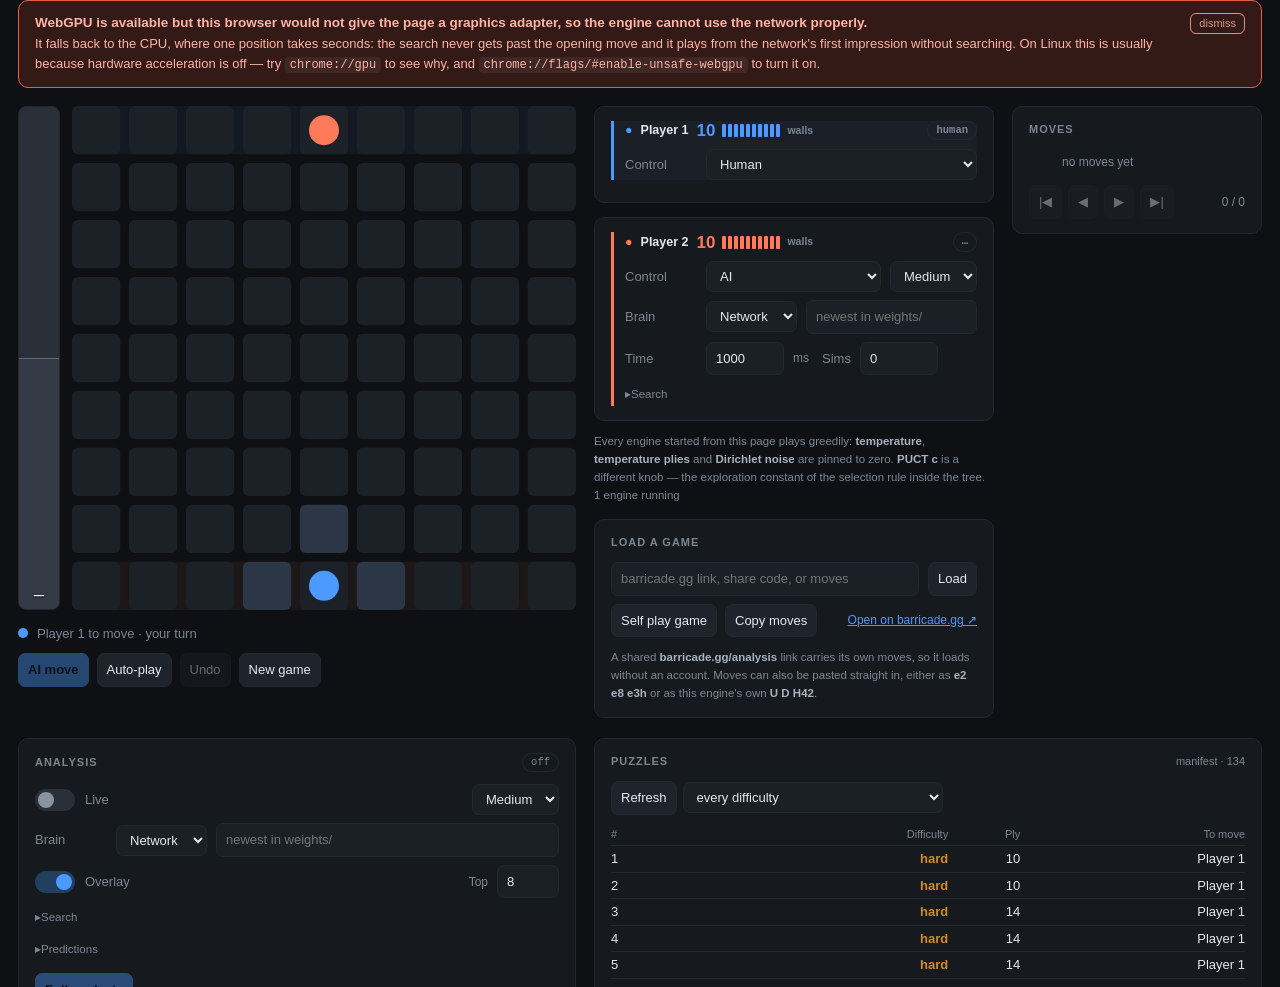
==== commit 9b6a1de6: "daedalus: say up front when the browser cannot run the network" ====
--- a/daedalus/index.html
+++ b/daedalus/index.html
@@ -38,6 +38,21 @@
   /* Board and eval bar top left, the two players underneath them, everything
      to do with a whole game down the right hand side. */
   html, body { max-width: 100%; overflow-x: hidden; }
+
+  /* Said at the top of the page, before anything is played. A visitor who
+     finds out halfway through a game that the engine was never the engine has
+     been misled by the page, not by the browser. */
+  .banner { display: none; margin: 0 18px 0; padding: 12px 16px; border-radius: 10px;
+            border: 1px solid; font-size: 13px; line-height: 1.55; }
+  .banner.on { display: block; }
+  .banner b { font-size: 13.5px; }
+  .banner code { font-family: ui-monospace, Menlo, monospace; font-size: 12px;
+                 background: rgba(255,255,255,.06); padding: 1px 5px; border-radius: 4px; }
+  .banner.warn { background: #2a2113; border-color: #8a6d3b; color: #f0d9a8; }
+  .banner.bad  { background: #331a17; border-color: #e5604a; color: #ffb3a3; }
+  .banner .dismiss { float: right; background: none; border: 1px solid currentColor;
+                     color: inherit; border-radius: 6px; padding: 1px 8px; cursor: pointer;
+                     font-size: 11px; opacity: .8; }
   .app {
     display: grid; gap: 18px; padding: 18px; align-items: start; justify-content: start;
     /* One screen, and nothing on it scrolls the page. The top row is exactly as
@@ -311,6 +326,7 @@
 </style>
 </head>
 <body>
+<div class="banner" id="banner"></div>
 <div class="app">
 
   <div class="board-area">
@@ -734,6 +750,51 @@
 
 // The weight file is ninety odd megabytes and only fetched when a network is
 // first asked for, so the wait is explained while it happens.
+// What the page says when something is wrong before a move is ever played.
+function banner(kind, html) {
+  const box = $("banner");
+  if (!kind) { box.className = "banner"; box.innerHTML = ""; return; }
+  box.className = "banner on " + kind;
+  box.innerHTML = '<button class="dismiss" onclick="this.parentNode.className=\'banner\'">'
+                + "dismiss</button>" + html;
+}
+
+// Asked once, at start-up, and BEFORE the ninety megabyte download -- a visitor
+// should learn that the card is unavailable in the first second, not after
+// waiting for a network they then cannot use properly.
+async function checkGpu() {
+  if (!WASM()) return true;                       // the served build has a card behind it
+  if (!navigator.gpu) {
+    banner("bad",
+      "<b>This browser has no WebGPU, so the engine cannot use the network properly.</b><br>"
+      + "It will fall back to running the network on the CPU, where one position takes "
+      + "seconds — at any sane time limit the search never gets past the opening move, "
+      + "and it plays from the network's first impression without searching at all. "
+      + "It is not broken, but it is <i>much</i> weaker than the engine is meant to be. "
+      + "WebGPU needs a recent Chrome, Edge or Safari.");
+    return false;
+  }
+  try {
+    const adapter = await navigator.gpu.requestAdapter({ powerPreference: "high-performance" });
+    if (!adapter) {
+      banner("bad",
+        "<b>WebGPU is available but this browser would not give the page a graphics "
+        + "adapter, so the engine cannot use the network properly.</b><br>"
+        + "It falls back to the CPU, where one position takes seconds: the search never "
+        + "gets past the opening move and it plays from the network's first impression "
+        + "without searching. On Linux this is usually because hardware acceleration is "
+        + "off — try <code>chrome://gpu</code> to see why, and "
+        + "<code>chrome://flags/#enable-unsafe-webgpu</code> to turn it on.");
+      return false;
+    }
+    return true;
+  } catch (error) {
+    banner("bad", "<b>WebGPU failed to start: " + error.message + "</b><br>"
+      + "The engine falls back to the CPU, which is far too slow to search properly.");
+    return false;
+  }
+}
+
 // Once the network is up, say what is actually running it. A card and a cpu
 // fallback are not the same player at any time budget worth using.
 function netBackendNote() {
@@ -2535,6 +2596,19 @@
   // means a panel that is full of puzzles is indistinguishable from one that
   // has none, which is exactly the wrong way round.
   try { await loadPuzzles(true); } catch (e) { /* no file yet is the normal case */ }
+  // If the card turns out to be computing something that is not the network,
+  // the page says so the moment it finds out rather than playing on.
+  window.DAEDALUS_ON_BROKEN = why => banner("bad",
+    "<b>The graphics card is not computing the network correctly, so the engine's "
+    + "moves are meaningless.</b><br>" + why
+    + ". Open <a href=\"verify.html\" style=\"color:inherit\">verify.html</a> for the "
+    + "full comparison against the reference implementation.");
+  if (!WASM() && window.DAEDALUS_ERROR) {
+    banner("bad", "<b>The engine did not start, so this page cannot play at all.</b><br>"
+      + window.DAEDALUS_ERROR);
+  } else {
+    await checkGpu();
+  }
   scheduleAi();
 }
 // app.js is fetching and instantiating the module while this file parses, so
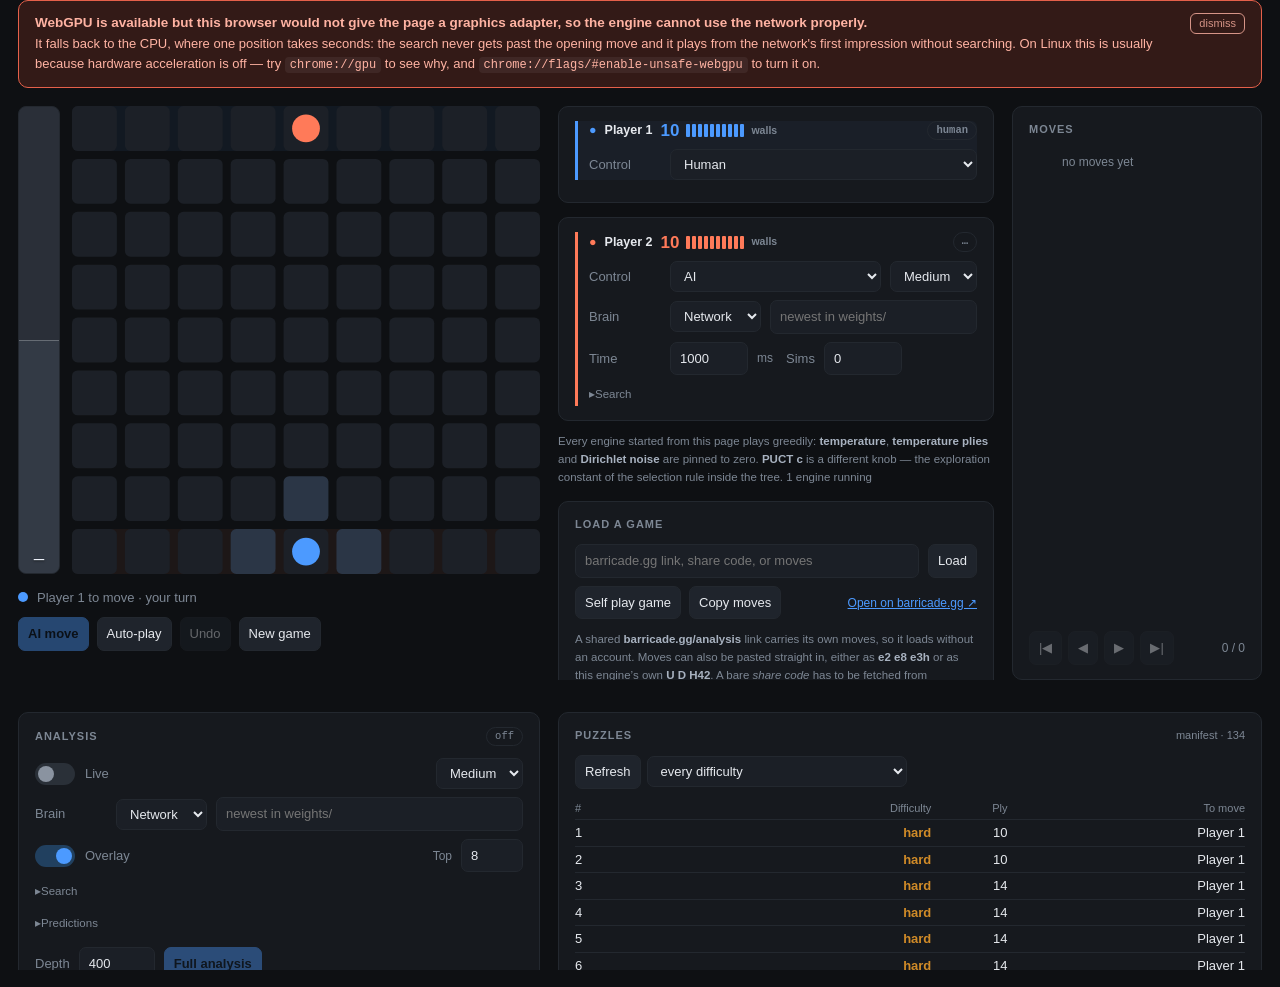
==== commit 7112b936: "daedalus: stop the lower panels being clipped, and explain the barricade limit" ====
--- a/daedalus/index.html
+++ b/daedalus/index.html
@@ -21,12 +21,16 @@
        The last one is what a laptop needs: at 1366px wide the old fixed board
        demanded 814px and the columns 530px more, which is 1344 before any
        padding -- so the grid overflowed and the panels ran into each other. */
-    --board: min(56vh, 760px, calc(100vw - 620px));
+    --board: min(52vh, 760px, calc(100vw - 620px));
     /* The board plus the turn line and the buttons under it. The top grid row
        is pinned to exactly this, which is what makes the panels beside the
        board end where the board ends instead of stretching the row to fit
        whatever is in them. */
-    --toprow: calc(var(--board) + 96px);
+    /* The board plus the turn line and the buttons under it. Measured, not
+       guessed: at 1366x768 the board area comes to the board plus 105px, and
+       a --toprow short of that left the columns beside it ending nine pixels
+       above the board instead of level with it. */
+    --toprow: calc(var(--board) + 106px);
   }
   * { box-sizing: border-box; }
   body {
@@ -67,7 +71,14 @@
     grid-template-rows: var(--toprow) minmax(0, 1fr);
     grid-template-areas: "board side moves" "under puzzles puzzles";
   }
-  .board-area { grid-area: board; min-width: 0; }
+  /* EVERY panel is stretched to its grid row and scrolls inside it.
+     `align-items: start` on the grid sizes items to their content instead, so
+     a panel taller than its row simply overflowed -- the row below was pushed
+     off the bottom of the page and clipped away by the `overflow: hidden` that
+     keeps this to one screen. Measured at 1366x768: the lower row ran 157px
+     past the fold and nothing scrolled, because nothing was constrained. */
+  .side, .movescol, .under, .puzzlearea { align-self: stretch; }
+  .board-area { grid-area: board; min-width: 0; align-self: start; }
   .under      { grid-area: under;   min-width: 0; min-height: 0; overflow-y: auto;
                 margin-top: 14px; }
   .side       { grid-area: side;    min-width: 0; min-height: 0; overflow-y: auto;
@@ -197,8 +208,10 @@
      eighty puzzles listed in full would be two thousand pixels of page. */
   #puz-listwrap { max-height: min(38vh, 380px); overflow-y: auto; margin-top: 8px; }
 
-  .wingraph { margin-top: 12px; }
-  .wingraph svg { display: block; width: 100%; height: 132px; cursor: pointer; }
+  .wingraph { margin-top: 6px; }
+  /* Short enough that the card still fits the row under the board on a 900px
+     screen, which is where this was disappearing. */
+  .wingraph svg { display: block; width: 100%; height: 104px; cursor: pointer; }
   .wingraph .gtitle { display: flex; gap: 8px; align-items: baseline;
                       font-size: 11px; color: var(--dim); margin-bottom: 6px; }
   .wingraph .gtitle b { font-size: 12px; color: var(--ink); font-weight: 600; }
@@ -421,7 +434,9 @@
       </div>
       <p class="note">A shared <b>barricade.gg/analysis</b> link carries its own moves, so it
         loads without an account. Moves can also be pasted straight in, either as
-        <b>e2 e8 e3h</b> or as this engine's own <b>U D H42</b>.</p>
+        <b>e2 e8 e3h</b> or as this engine&rsquo;s own <b>U D H42</b>.
+        A bare <i>share code</i> has to be fetched from barricade.gg, which browsers
+        block on a site that is not theirs &mdash; paste the moves instead.</p>
     </div>
 
     <div class="card" id="review-card" style="display:none">
@@ -445,6 +460,15 @@
 
 
   <div class="under">
+
+    <!-- Its own card, and first, because it is about the whole game rather than
+         about a setting. Buried at the foot of the Analysis card it was below
+         the fold of a panel a couple of hundred pixels tall, and a graph nobody
+         can find is a graph that is not there. -->
+    <div class="card" id="wingraph-card" style="display:none">
+      <h2>Win chance <span class="right" id="wingraph-note"></span></h2>
+      <div id="wingraph" class="wingraph"></div>
+    </div>
 
     <div class="card">
         <h2>Analysis <span class="right chip brain" id="chipA" title="what the analysis engine is really thinking with">off</span></h2>
@@ -485,12 +509,14 @@
           <div class="row" style="margin-top:6px"><label>Margin</label><span id="headNote" class="unit">&mdash;</span></div>
         </div></details>
         <div class="row" style="margin-top:12px">
-          <button class="primary" id="btn-full" style="flex:0 0 auto">Full analysis</button>
+          <label style="flex:0 0 auto">Depth</label>
+        <input id="fullSims" type="number" min="1" max="20000" step="100" value="400"
+               style="width:76px" title="simulations spent on each position of the game">
+        <button class="primary" id="btn-full" style="flex:0 0 auto">Full analysis</button>
           <button id="btn-full-stop" style="flex:0 0 auto;display:none">Stop</button>
           <span class="unit" id="full-state" style="margin-left:auto;text-align:right"></span>
         </div>
         <div class="prog" id="full-prog" style="display:none"><i id="full-bar"></i></div>
-        <div id="wingraph" class="wingraph" style="display:none"></div>
         <div class="sum" id="full-summary"></div>
         <p class="note">The whole game, one pass a position on this same engine and these same
           settings, and then every move scored by what it lost against the one before it. A pass
@@ -631,10 +657,22 @@
   [8388608, "8M · 448 MB"], [16777216, "16M · 0.9 GB"], [33554432, "32M · 1.8 GB"],
   [67108864, "64M · 3.6 GB"], [134217728, "128M · 7.2 GB"], [268435456, "256M · 15 GB"],
 ];
+// COUNTED IN SIMULATIONS, NOT SECONDS.
+//
+// A clock makes the engine a different player on every machine: the same preset
+// that searches thousands of positions on one gets through the root and nothing
+// else on another, and the second plays from the network's first impression
+// with no search behind it at all -- which looks like a broken engine rather
+// than a slow one. Simulations are the same work everywhere, so a preset means
+// one thing, a game is reproducible, and a slow machine is slow instead of bad.
 const PRESETS = {
-  low:    { time: 250,  sims: 0, threads: 1, arena: 262144,  slice: 100, exploration: 2 },
-  medium: { time: 1000, sims: 0, threads: 2, arena: 1048576, slice: 120, exploration: 2 },
-  high:   { time: 4000, sims: 0, threads: 4, arena: 4194304, slice: 200, exploration: 2 },
+  // `batch` is how many leaves the search hands the evaluator at once, and on a
+  // card it is the difference between feeding it and starving it. Measured here
+  // against a model server: threads 2 / batch 8 gives 1748 simulations a
+  // second, threads 16 / batch 32 gives 3342, and beyond that it plateaus.
+  low:    { time: 0, sims: 300,  threads: 4,  batch: 16, arena: 262144,  slice: 100, exploration: 2 },
+  medium: { time: 0, sims: 1200, threads: 16, batch: 32, arena: 1048576, slice: 120, exploration: 2 },
+  high:   { time: 0, sims: 4000, threads: 16, batch: 32, arena: 4194304, slice: 200, exploration: 2 },
 };
 
 for (const id of ["arena1", "arena2", "arenaA"]) {
@@ -651,9 +689,11 @@
   time: +$("time" + slot).value, sims: +$("sims" + slot).value,
   threads: +$("thr" + slot).value, arena: +$("arena" + slot).value,
   exploration: +$("expl" + slot).value,
+  batch: PRESETS[$("preset" + slot).value] ? PRESETS[$("preset" + slot).value].batch : 8,
 });
 const analysisSettings = () => ({ threads: +$("thrA").value, arena: +$("arenaA").value,
-  slice: +$("sliceA").value, exploration: +$("explA").value });
+  slice: +$("sliceA").value, exploration: +$("explA").value,
+  batch: (PRESETS[$("presetA").value] || PRESETS.medium).batch });
 const kind = slot => $("kind" + slot).value;
 const over = () => state && state.outcome !== null && state.outcome !== undefined;
 const roleOf = side => (side === 1 ? "p1" : "p2");
@@ -702,6 +742,11 @@
 // is on the page; without it this is the socket server, which is what the
 // development build serves. Nothing else on the page knows the difference.
 const WASM = () => window.DAEDALUS_WASM || null;
+// A model server this supervisor started, as HOST:PORT. Empty in the browser
+// and when run.sh could not start one; then "Network" means the forward pass
+// compiled into the engine, which is correct and about six hundred times
+// slower. Asked once at start-up.
+let MODEL = "";
 function wasmAnswer(reply) {
   if (reply && reply.ok === false) throw new Error(reply.error || "command failed");
   return reply;
@@ -776,6 +821,28 @@
   }
   try {
     const adapter = await navigator.gpu.requestAdapter({ powerPreference: "high-performance" });
+    // A SOFTWARE ADAPTER IS NOT A CARD. Chrome falls back to SwiftShader -- its
+    // own CPU implementation of a GPU -- when it will not use the real one, and
+    // WebGPU then works perfectly and computes the network exactly right, at
+    // about five seconds a position. That is slower than the plain cpu path and
+    // far too slow to search, so the engine plays from the network's first
+    // impression and looks broken rather than slow. It reports itself as a
+    // working adapter, so nothing catches it except looking at the name.
+    if (adapter) {
+      const info = adapter.info || {};
+      const name = [info.vendor, info.architecture, info.description].join(" ").toLowerCase();
+      if (/swiftshader|llvmpipe|software|lavapipe|warp/.test(name)) {
+        banner("bad",
+          "<b>This browser is using a software renderer (" + (info.architecture || info.vendor)
+          + "), not your graphics card.</b><br>"
+          + "The network is computed correctly but takes seconds a position, so the search "
+          + "barely gets started and the engine plays far below its strength. "
+          + "Chrome falls back to this when it will not use the real GPU &mdash; "
+          + "<code>chrome://gpu</code> says why. On Linux it is usually missing Vulkan "
+          + "drivers or hardware acceleration being switched off.");
+        return false;
+      }
+    }
     if (!adapter) {
       banner("bad",
         "<b>WebGPU is available but this browser would not give the page a graphics "
@@ -897,7 +964,13 @@
     const which = role === "an" ? "A" : (role === "p1" ? "1" : "2");
     const kind = $("brain" + which).value;
     const file = $("wts" + which).value.trim();
-    const wanted = kind === "net" ? "brain net " + file : "brain heuristic";
+    // With a model server available, "Network" means THAT network -- on the
+    // card, through a socket -- rather than the same weights loaded into this
+    // process as cpu code. A file typed into the box still wins: asking for a
+    // particular snapshot has to keep meaning that.
+    const wanted = kind !== "net" ? "brain heuristic"
+                 : (MODEL && !file) ? "brain remote " + MODEL
+                 : "brain net " + file;
     // Served, each seat has an engine of its own and remembers its own brain.
     // In the browser the three seats are one session, which can only think with
     // one thing at a time -- so what matters is what the SESSION was last told,
@@ -935,12 +1008,14 @@
   const engine = roles[role];
   if (!engine) return;
   const want = role === "an"
-    ? Object.assign({ time_ms: 60000, sims: 0 }, GREEDY, {
+    ? Object.assign({ time_ms: 0, sims: 4000 }, GREEDY, {
         threads: analysisSettings().threads, exploration: analysisSettings().exploration,
-        arena: analysisSettings().arena, slice_ms: analysisSettings().slice })
-    : (s => Object.assign({ time_ms: Math.max(10, s.time), sims: Math.max(0, s.sims),
+        arena: analysisSettings().arena, slice_ms: analysisSettings().slice,
+        batch: analysisSettings().batch })
+    : (s => Object.assign({ time_ms: Math.max(0, s.time), sims: Math.max(0, s.sims),
                             threads: Math.max(1, s.threads), exploration: s.exploration,
-                            arena: s.arena }, GREEDY))(settings(role === "p1" ? 1 : 2));
+                            arena: s.arena, batch: Math.max(1, s.batch) },
+                           GREEDY))(settings(role === "p1" ? 1 : 2));
   let rebuilt = false;
   for (const key in want) {
     if (!force && engine.applied[key] === want[key]) continue;
@@ -1302,7 +1377,16 @@
     res = await fetch("https://api.barricade.gg/games/" + encodeURIComponent(code),
                       { signal: stop.signal, cache: "no-store" });
   } catch (problem) {
-    throw new Error("barricade.gg could not be reached from this page");
+    // The request is made by the READER'S browser, not by whatever serves this
+    // page, so this is not about the site being offline. barricade.gg's API
+    // sends no cross-origin header, and a browser will not hand a page a
+    // response from another site without one. Nothing on this side can grant
+    // that -- so say what does work instead of stopping at "failed".
+    throw new Error(
+      "barricade.gg will not answer another site's page (no cross-origin header), "
+      + "so a link cannot be fetched here. Open the game on barricade.gg, copy its "
+      + "moves, and paste them into this box instead \u2014 that path needs nobody's "
+      + "permission.");
   } finally {
     clearTimeout(timer);
   }
@@ -1392,7 +1476,11 @@
   // The same engine and the same settings as the live analysis, down to the
   // length of a pass: live analysis gives a position pass after pass, and this
   // gives every position one.
-  const perMove = Math.max(20, Math.min(2000, +$("sliceA").value || 120));
+  // SIMULATIONS A POSITION, not milliseconds. A clock here meant that on a
+  // machine where one evaluation takes longer than the slice, every ply got the
+  // root evaluation and nothing else -- an "analysis" that was really just the
+  // raw network opinion, and silently so.
+  const perMove = Math.max(1, Math.min(20000, +$("fullSims").value || 400));
   fullRunning = true;
   fullStop = false;
   auto = false;                       // a pass takes minutes; auto play must not wake up into it
@@ -1406,8 +1494,8 @@
       // time_ms is about to go out behind applySettings' back, so what it
       // believes the engine is set to is no longer true.
       roles.an.applied = {};
-      await engCmd("an", "set sims 0");
-      await engCmd("an", "set time_ms " + perMove);
+      await engCmd("an", "set sims " + perMove);
+      await engCmd("an", "set time_ms 0");
       for (let ply = 0; ply <= full.moves.length; ply++) {
         if (fullStop) break;
         const at = await engCmd("an", "moves " + full.moves.slice(0, ply).join(" "));
@@ -1470,7 +1558,7 @@
     ? " · the board has moved on" : "";
   $("full-state").textContent = !full ? ""
     : running ? "position " + full.upto + " of " + (full.moves.length + 1)
-    : full.done ? full.ms + " ms a position" + behind
+    : full.done ? full.ms + " simulations a position" + behind
     : "stopped at " + full.upto + " of " + (full.moves.length + 1) + behind;
   renderWinGraph();
   renderSummary();
@@ -1482,7 +1570,7 @@
 // there, which alternates -- drawn raw it would zigzag between the two players'
 // opinions and mean nothing. Player one moves on even plies, so odd ones are
 // negated and the whole line reads as one player's game.
-const WIN_W = 640, WIN_H = 132, WIN_PAD = 22;
+const WIN_W = 640, WIN_H = 104, WIN_PAD = 22;
 
 function winPercent(ply) {
   const v = full.evals[ply];
@@ -1492,8 +1580,10 @@
 
 function renderWinGraph() {
   const box = $("wingraph");
+  const card = $("wingraph-card");
   const ready = full && full.upto > 1;
   box.style.display = ready ? "" : "none";
+  if (card) card.style.display = ready ? "" : "none";
   if (!ready) return;
 
   const last = Math.min(full.upto, full.moves.length + 1);
@@ -1506,7 +1596,7 @@
 
   const span = Math.max(1, full.moves.length);
   const x = ply => WIN_PAD + (WIN_W - WIN_PAD - 6) * (ply / span);
-  const y = pc => 6 + (WIN_H - 26) * (1 - pc / 100);
+  const y = pc => 5 + (WIN_H - 21) * (1 - pc / 100);
   const line = pts.map(([p, v], i) => (i ? "L" : "M") + x(p).toFixed(1) + " " + y(v).toFixed(1));
   const mid = y(50);
   // Two fills against the halfway line: above it is player one's, below is
@@ -1527,12 +1617,17 @@
   const at = winPercent(Math.min(here, full.evals.length - 1));
   const marks = [];
   for (let ply = 0; ply <= span; ply += Math.max(1, Math.round(span / 8))) {
-    marks.push('<text x="' + x(ply).toFixed(1) + '" y="' + (WIN_H - 4)
+    marks.push('<text x="' + x(ply).toFixed(1) + '" y="' + (WIN_H - 3)
       + '" fill="var(--dim)" font-size="9" text-anchor="middle">' + ply + "</text>");
   }
 
+  const note = $("wingraph-note");
+  if (note) {
+    note.textContent = (at === null ? "" : at.toFixed(0) + "% at ply " + here)
+                     + (full.done ? "" : " · still running");
+  }
   box.innerHTML =
-    '<div class="gtitle"><b>Player 1 win chance</b><span>'
+    '<div class="gtitle"><b>Player 1</b><span>'
       + (at === null ? "" : at.toFixed(0) + "% at ply " + here) + "</span>"
       + '<span style="margin-left:auto">click to jump</span></div>'
     + '<svg viewBox="0 0 ' + WIN_W + " " + WIN_H + '" preserveAspectRatio="none">'
@@ -1546,10 +1641,10 @@
     + '<path d="' + line.join(" ") + '" fill="none" stroke="var(--ink)" stroke-width="1.6"'
       + ' stroke-linejoin="round" vector-effect="non-scaling-stroke"/>'
     + '<line x1="' + x(here).toFixed(1) + '" y1="4" x2="' + x(here).toFixed(1)
-      + '" y2="' + (WIN_H - 20) + '" stroke="var(--accent)" stroke-width="1"'
+      + '" y2="' + (WIN_H - 16) + '" stroke="var(--accent)" stroke-width="1"'
       + ' vector-effect="non-scaling-stroke"/>'
     + '<text x="2" y="12" fill="var(--dim)" font-size="9">100</text>'
-    + '<text x="6" y="' + (WIN_H - 20) + '" fill="var(--dim)" font-size="9">0</text>'
+    + '<text x="6" y="' + (WIN_H - 16) + '" fill="var(--dim)" font-size="9">0</text>'
     + marks.join("")
     + "</svg>";
 
@@ -2603,6 +2698,13 @@
     + "moves are meaningless.</b><br>" + why
     + ". Open <a href=\"verify.html\" style=\"color:inherit\">verify.html</a> for the "
     + "full comparison against the reference implementation.");
+  if (!WASM()) {
+    try {
+      const config = await (await fetch(SUP + "/config")).json();
+      MODEL = config.model || "";
+      if (MODEL) say("network play goes to the model server on " + MODEL);
+    } catch (e) { MODEL = ""; }      // an older server has no /config
+  }
   if (!WASM() && window.DAEDALUS_ERROR) {
     banner("bad", "<b>The engine did not start, so this page cannot play at all.</b><br>"
       + window.DAEDALUS_ERROR);
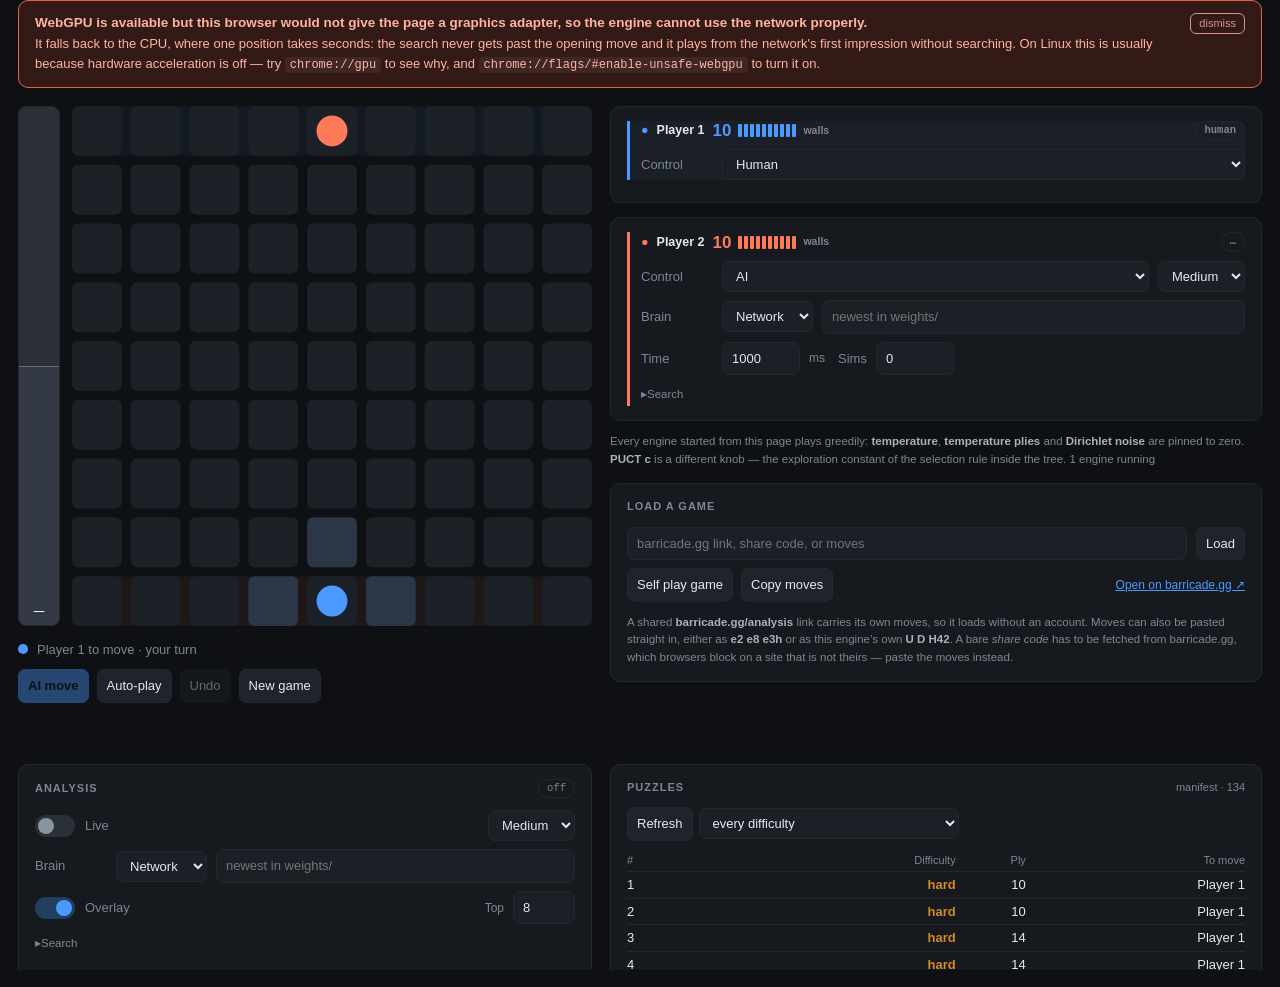
==== commit fb6dba5b: "daedalus: give the width to the board, not the side column" ====
--- a/daedalus/index.html
+++ b/daedalus/index.html
@@ -21,7 +21,12 @@
        The last one is what a laptop needs: at 1366px wide the old fixed board
        demanded 814px and the columns 530px more, which is 1344 before any
        padding -- so the grid overflowed and the panels ran into each other. */
-    --board: min(52vh, 760px, calc(100vw - 620px));
+    /* The board gets the room, not the panels. Four limits, whichever bites:
+         64vh              it is square, so height is what usually binds
+         820px             enough on a large monitor
+         100vw - 760px     leaves the two columns beside it their width
+         100vh - 300px     leaves the row underneath something to live in */
+    --board: min(64vh, 820px, calc(100vw - 760px), calc(100vh - 300px));
     /* The board plus the turn line and the buttons under it. The top grid row
        is pinned to exactly this, which is what makes the panels beside the
        board end where the board ends instead of stretching the row to fit
@@ -58,7 +63,7 @@
                      color: inherit; border-radius: 6px; padding: 1px 8px; cursor: pointer;
                      font-size: 11px; opacity: .8; }
   .app {
-    display: grid; gap: 18px; padding: 18px; align-items: start; justify-content: start;
+    display: grid; gap: 18px; padding: 18px; align-items: start; justify-content: center;
     /* One screen, and nothing on it scrolls the page. The top row is exactly as
        tall as the board, so the panels beside it end where it ends; the row
        under gets whatever is left. Every panel that can overflow scrolls inside
@@ -66,8 +71,14 @@
        grid item refuses to shrink below its content and pushes the page long
        again. */
     height: 100vh; overflow: hidden;
+    /* The middle column is CAPPED. As `1fr` it swallowed every spare pixel --
+       on a 1920 screen it ran to about 980px of mostly empty card while the
+       board sat at 561, which is the wrong way round: the board is the thing
+       being looked at. Fixed widths leave slack on a wide monitor, so the whole
+       grid is centred and the slack becomes margins instead of a lopsided
+       column. */
     grid-template-columns:
-      calc(var(--board) + 54px) minmax(300px, 1fr) minmax(180px, 250px);
+      calc(var(--board) + 54px) minmax(320px, 440px) minmax(180px, 250px);
     grid-template-rows: var(--toprow) minmax(0, 1fr);
     grid-template-areas: "board side moves" "under puzzles puzzles";
   }
@@ -93,7 +104,7 @@
   .puzzlearea { grid-area: puzzles; min-width: 0; min-height: 0; overflow-y: auto;
                 margin-top: 14px; }
   /* Narrow: the far right column has nowhere to go, so it joins the middle one. */
-  @media (max-width: 1250px) {
+  @media (max-width: 1320px) {
     .app { grid-template-columns: calc(var(--board) + 54px) minmax(300px, 1fr);
            grid-template-areas: "board side" "under puzzles"; }
     .movescol { display: none; }
